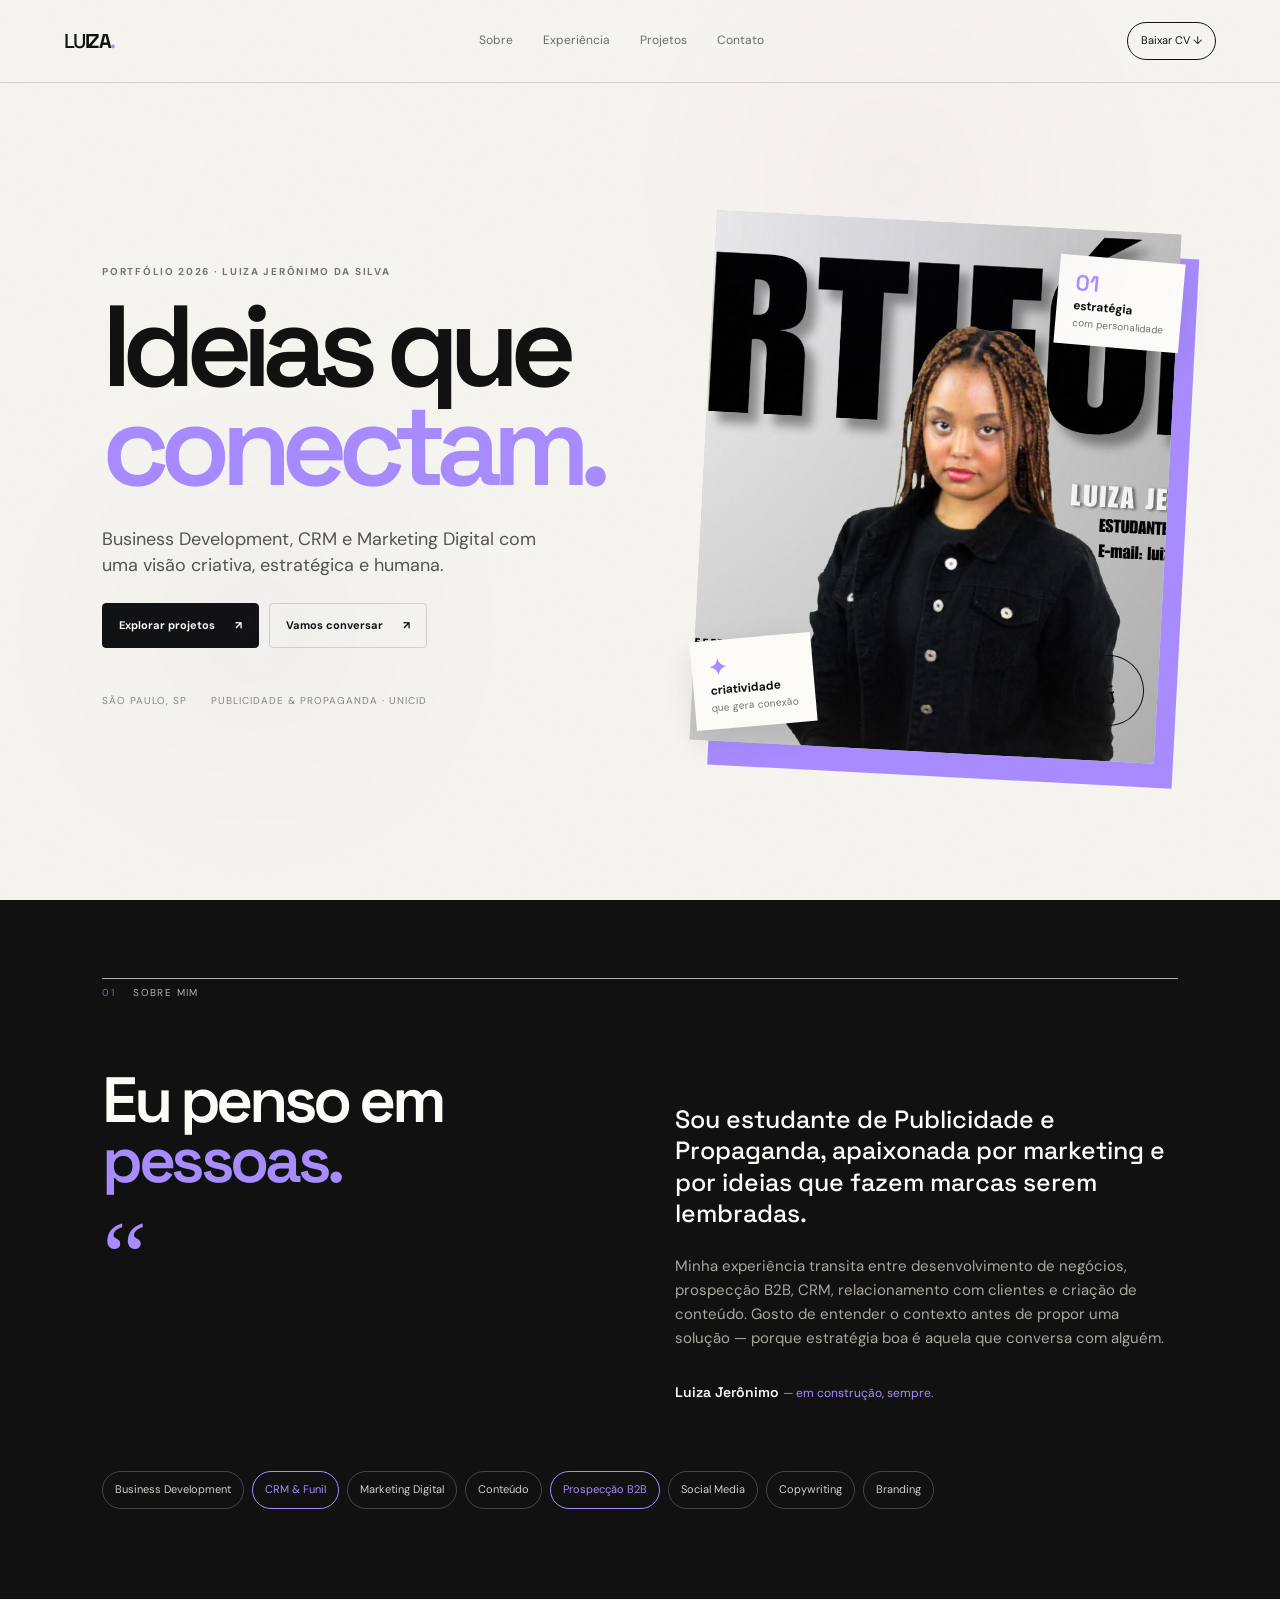
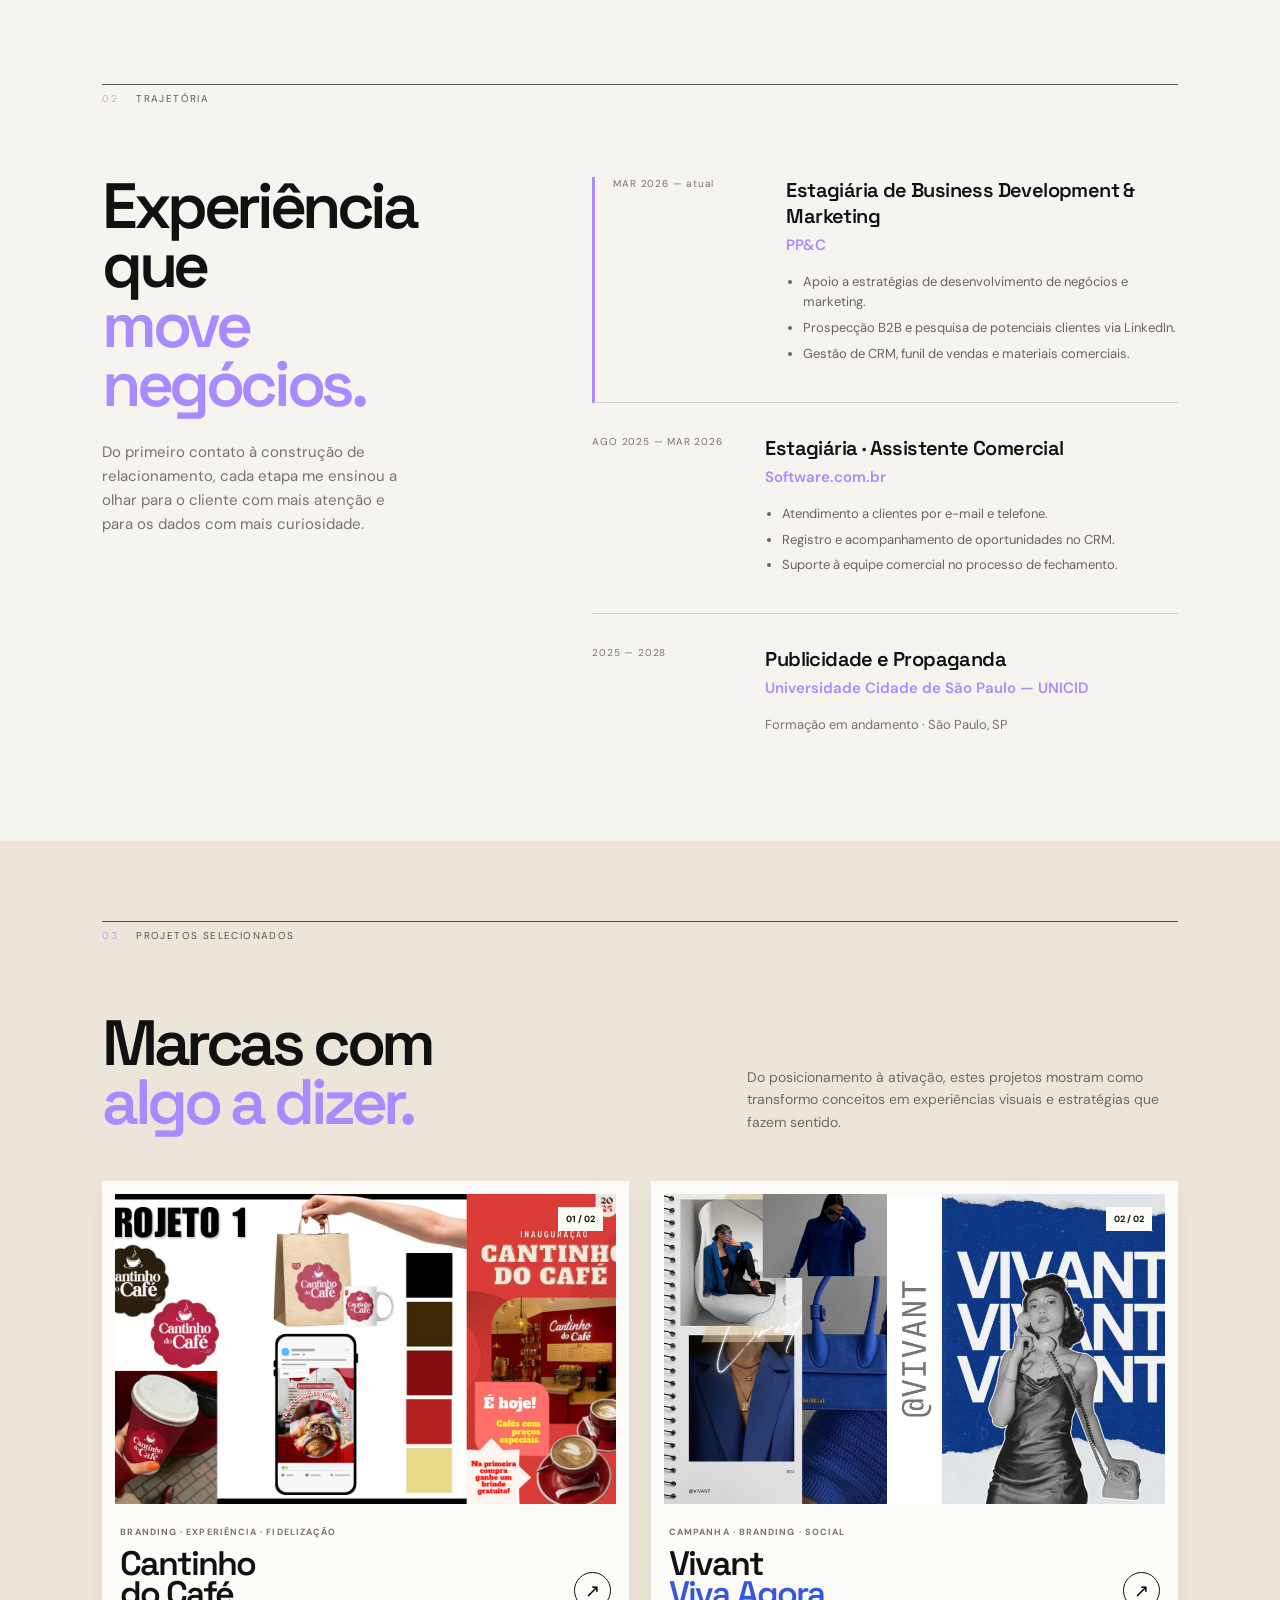
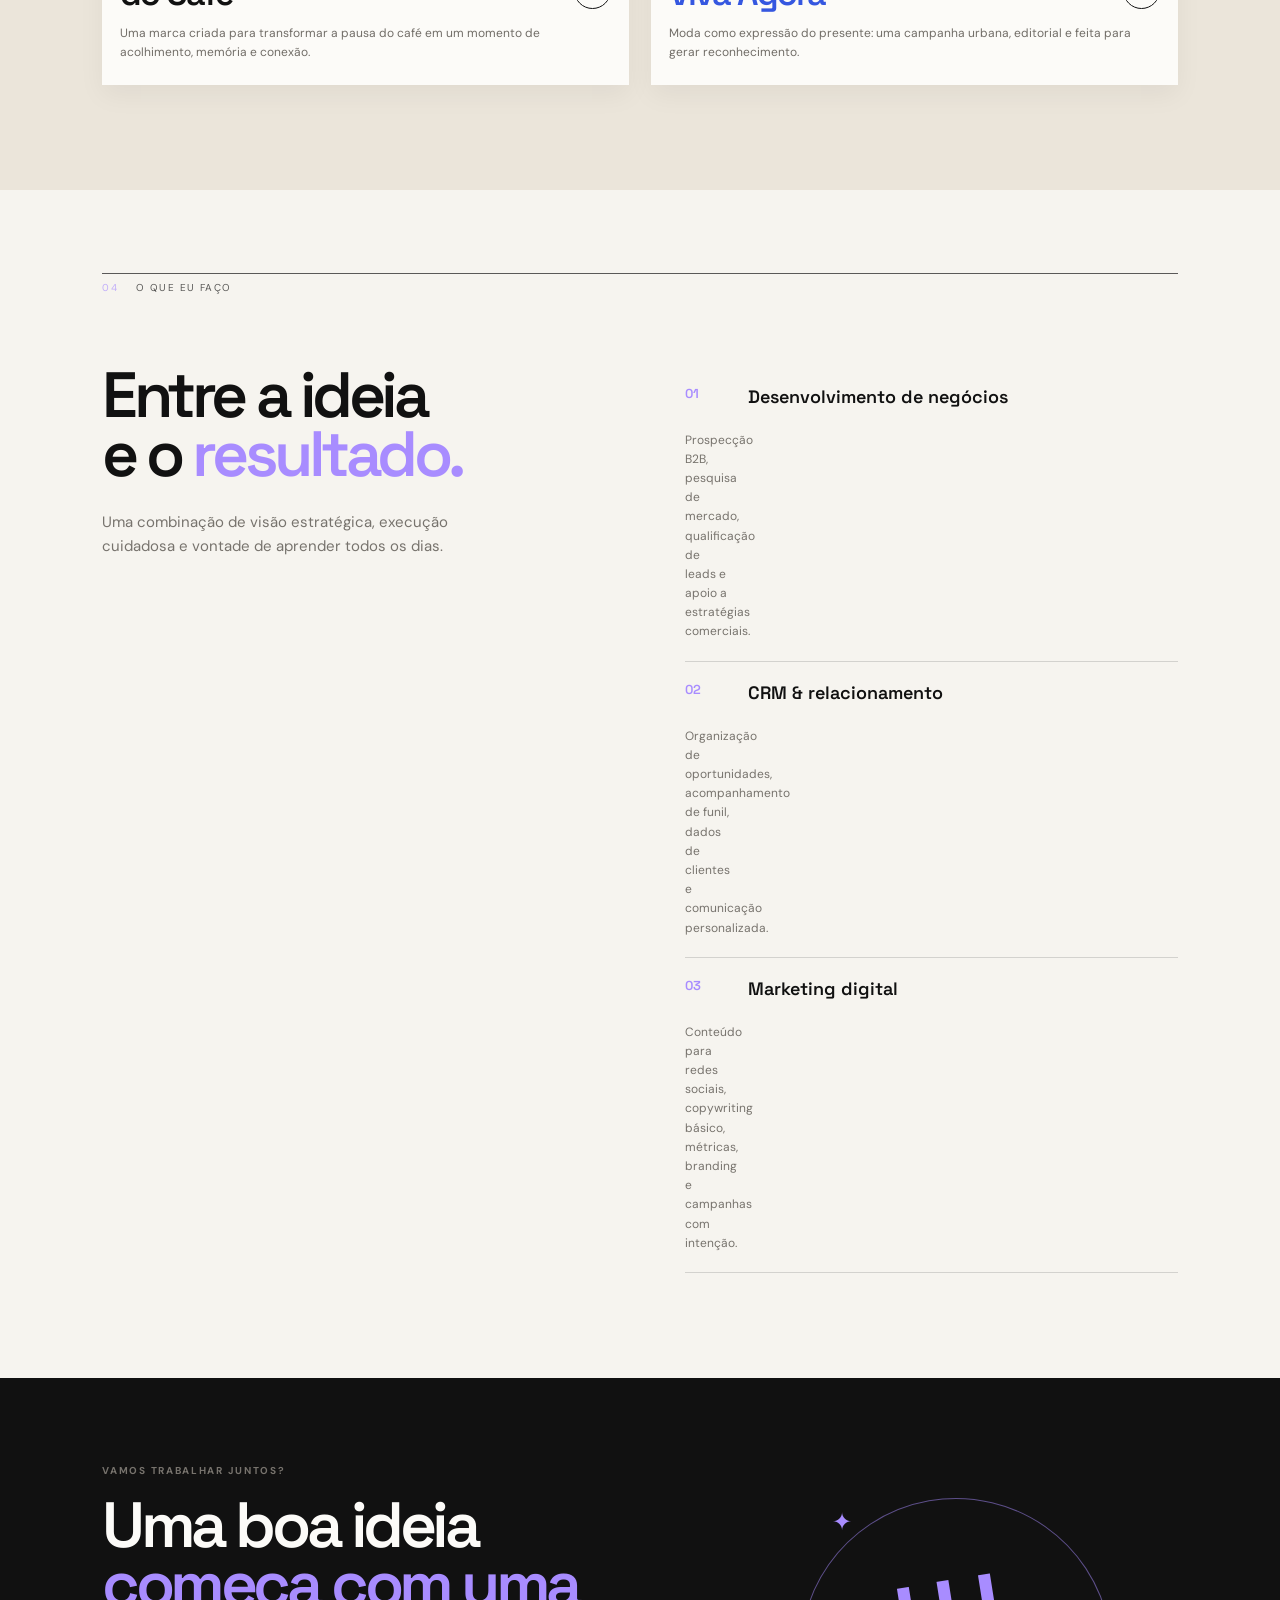
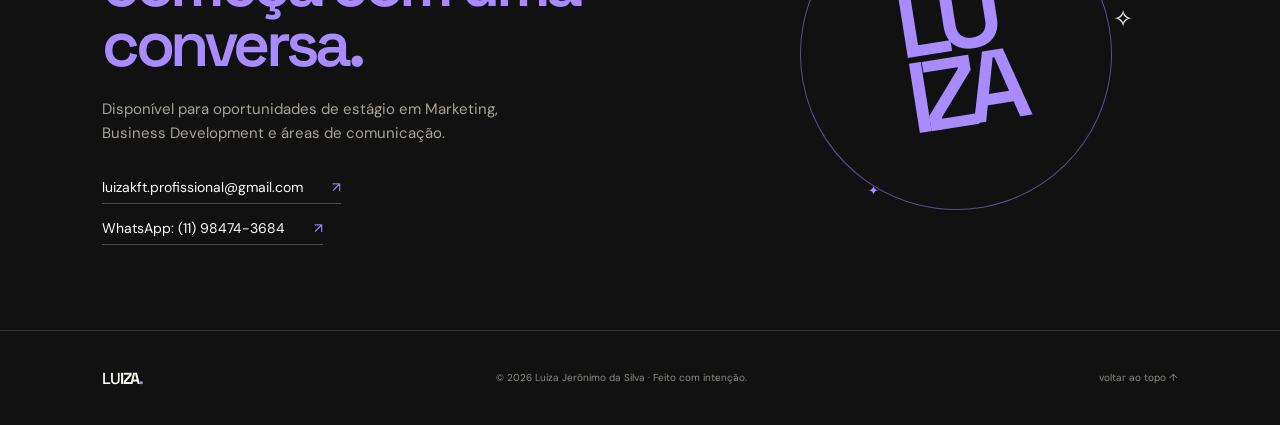
==== docs/index.html @ 1ba9bd61 "feat: criar portfolio profissional da Luiza" ====
<!doctype html>
<html lang="pt-BR">
<head>
  <meta charset="UTF-8" />
  <meta name="viewport" content="width=device-width, initial-scale=1.0" />
  <meta name="theme-color" content="#111111" />
  <meta name="description" content="Portfólio de Luiza Jerônimo da Silva — Business Development, CRM e Marketing Digital." />
  <title>Luiza Jerônimo — Ideias que conectam</title>
  <link rel="preconnect" href="https://fonts.googleapis.com" />
  <link rel="preconnect" href="https://fonts.gstatic.com" crossorigin />
  <link href="https://fonts.googleapis.com/css2?family=DM+Sans:wght@400;500;500;600;700&family=Space+Grotesk:wght@500;600;700&display=swap" rel="stylesheet" />
  <link rel="stylesheet" href="styles.css" />
</head>
<body>
  <div class="grain"></div>
  <header class="topbar"><a class="wordmark" href="#inicio"><span>LU</span>IZA<span class="dot">.</span></a><nav><a href="#sobre">Sobre</a><a href="#experiencia">Experiência</a><a href="#projetos">Projetos</a><a href="#contato">Contato</a></nav><a class="top-cta" href="assets/curriculo-luiza-2026.pdf" download>Baixar CV <span>↓</span></a></header>

  <main>
    <section id="inicio" class="hero section-pad"><div class="hero-copy reveal"><p class="eyebrow">PORTFÓLIO 2026 · LUIZA JERÔNIMO DA SILVA</p><h1>Ideias que<br /><em>conectam.</em></h1><p class="hero-lede">Business Development, CRM e Marketing Digital com uma visão criativa, estratégica e humana.</p><div class="hero-actions"><a class="button dark" href="#projetos">Explorar projetos <span>↗</span></a><a class="button line" href="https://wa.me/5511984743684" target="_blank" rel="noreferrer">Vamos conversar <span>↗</span></a></div><div class="hero-meta"><span>São Paulo, SP</span><span>Publicidade & Propaganda · UNICID</span></div></div><div class="hero-visual reveal"><div class="portrait-frame"><img src="assets/2026_PORTIFLIO__Luiza_Jernimo__20260127_003523_0000-1.jpg" alt="Luiza Jerônimo em seu portfólio" /></div><div class="floating-note note-top"><span>01</span><b>estratégia</b><small>com personalidade</small></div><div class="floating-note note-bottom"><span>✦</span><b>criatividade</b><small>que gera conexão</small></div><div class="hero-stamp">L<br />J</div></div></section>

    <section id="sobre" class="about section-pad section-dark"><div class="section-label"><span>01</span><span>sobre mim</span></div><div class="about-grid"><div class="about-title reveal"><h2>Eu penso em<br /><em>pessoas.</em></h2><div class="big-quote">“</div></div><div class="about-copy reveal"><p class="large-copy">Sou estudante de Publicidade e Propaganda, apaixonada por marketing e por ideias que fazem marcas serem lembradas.</p><p>Minha experiência transita entre desenvolvimento de negócios, prospecção B2B, CRM, relacionamento com clientes e criação de conteúdo. Gosto de entender o contexto antes de propor uma solução — porque estratégia boa é aquela que conversa com alguém.</p><div class="signature">Luiza Jerônimo <span>— em construção, sempre.</span></div></div></div><div class="skill-cloud reveal"><span>Business Development</span><span>CRM & Funil</span><span>Marketing Digital</span><span>Conteúdo</span><span>Prospecção B2B</span><span>Social Media</span><span>Copywriting</span><span>Branding</span></div></section>

    <section id="experiencia" class="experience section-pad"><div class="section-label"><span>02</span><span>trajetória</span></div><div class="experience-grid"><div class="experience-intro reveal"><h2>Experiência que<br /><em>move negócios.</em></h2><p>Do primeiro contato à construção de relacionamento, cada etapa me ensinou a olhar para o cliente com mais atenção e para os dados com mais curiosidade.</p></div><div class="timeline reveal"><article class="timeline-item current"><div class="timeline-date">MAR 2026 — atual</div><div><h3>Estagiária de Business Development & Marketing</h3><p class="company">PP&C</p><ul><li>Apoio a estratégias de desenvolvimento de negócios e marketing.</li><li>Prospecção B2B e pesquisa de potenciais clientes via LinkedIn.</li><li>Gestão de CRM, funil de vendas e materiais comerciais.</li></ul></div></article><article class="timeline-item"><div class="timeline-date">AGO 2025 — MAR 2026</div><div><h3>Estagiária · Assistente Comercial</h3><p class="company">Software.com.br</p><ul><li>Atendimento a clientes por e-mail e telefone.</li><li>Registro e acompanhamento de oportunidades no CRM.</li><li>Suporte à equipe comercial no processo de fechamento.</li></ul></div></article><article class="timeline-item education"><div class="timeline-date">2025 — 2028</div><div><h3>Publicidade e Propaganda</h3><p class="company">Universidade Cidade de São Paulo — UNICID</p><p class="muted">Formação em andamento · São Paulo, SP</p></div></article></div></div></section>

    <section id="projetos" class="projects section-pad section-cream"><div class="section-label"><span>03</span><span>projetos selecionados</span></div><div class="projects-heading"><h2>Marcas com<br /><em>algo a dizer.</em></h2><p>Do posicionamento à ativação, estes projetos mostram como transformo conceitos em experiências visuais e estratégias que fazem sentido.</p></div><div class="project-grid"><article class="project-card project-coffee reveal"><div class="project-image"><img src="assets/2026_PORTIFLIO__Luiza_Jernimo__20260127_003523_0000-4.jpg" alt="Projeto de identidade visual Cantinho do Café" /><span class="project-number">01 / 02</span></div><div class="project-info"><div><p class="project-type">BRANDING · EXPERIÊNCIA · FIDELIZAÇÃO</p><h3>Cantinho<br />do Café</h3></div><button class="open-case" data-case="coffee" aria-label="Ver detalhes do projeto Cantinho do Café">↗</button></div><p class="project-summary">Uma marca criada para transformar a pausa do café em um momento de acolhimento, memória e conexão.</p></article><article class="project-card project-vivant reveal"><div class="project-image"><img src="assets/2026_PORTIFLIO__Luiza_Jernimo__20260127_003523_0000-6.jpg" alt="Projeto de campanha Vivant Viva Agora" /><span class="project-number">02 / 02</span></div><div class="project-info"><div><p class="project-type">CAMPANHA · BRANDING · SOCIAL</p><h3>Vivant<br /><span>Viva Agora</span></h3></div><button class="open-case" data-case="vivant" aria-label="Ver detalhes do projeto Vivant">↗</button></div><p class="project-summary">Moda como expressão do presente: uma campanha urbana, editorial e feita para gerar reconhecimento.</p></article></div></section>

    <section class="domains section-pad"><div class="section-label"><span>04</span><span>o que eu faço</span></div><div class="domains-grid"><div class="domain-intro"><h2>Entre a ideia<br />e o <em>resultado.</em></h2><p>Uma combinação de visão estratégica, execução cuidadosa e vontade de aprender todos os dias.</p></div><div class="domain-list"><div><span>01</span><b>Desenvolvimento de negócios</b><p>Prospecção B2B, pesquisa de mercado, qualificação de leads e apoio a estratégias comerciais.</p></div><div><span>02</span><b>CRM & relacionamento</b><p>Organização de oportunidades, acompanhamento de funil, dados de clientes e comunicação personalizada.</p></div><div><span>03</span><b>Marketing digital</b><p>Conteúdo para redes sociais, copywriting básico, métricas, branding e campanhas com intenção.</p></div></div></div></section>

    <section id="contato" class="contact section-pad section-dark"><div class="contact-inner reveal"><p class="eyebrow">VAMOS TRABALHAR JUNTOS?</p><h2>Uma boa ideia<br /><em>começa com uma conversa.</em></h2><p>Disponível para oportunidades de estágio em Marketing, Business Development e áreas de comunicação.</p><div class="contact-links"><a href="mailto:luizakft.profissional@gmail.com">luizakft.profissional@gmail.com <span>↗</span></a><a href="https://wa.me/5511984743684" target="_blank" rel="noreferrer">WhatsApp: (11) 98474-3684 <span>↗</span></a></div></div><div class="contact-art"><span>✦</span><span>✧</span><span>✦</span><div>LU<br />IZA</div></div></section>
  </main>
  <footer><div class="wordmark"><span>LU</span>IZA<span class="dot">.</span></div><p>© 2026 Luiza Jerônimo da Silva · Feito com intenção.</p><a href="#inicio">voltar ao topo ↑</a></footer>

  <div class="modal" id="case-modal" aria-hidden="true"><div class="modal-backdrop"></div><div class="modal-card"><button class="modal-close" aria-label="Fechar">×</button><p class="eyebrow" id="modal-kicker"></p><h2 id="modal-title"></h2><div id="modal-body"></div></div></div>
  <script src="app.js"></script>
</body>
</html>
---- docs/styles.css ----
:root{--ink:#111111;--paper:#f6f4ef;--cream:#ebe5da;--muted:#77736d;--lilac:#a88cff;--blue:#3557e0;--line:rgba(17,17,17,.15);--white:#fcfbf8}*{box-sizing:border-box}html{scroll-behavior:smooth}body{margin:0;background:var(--paper);color:var(--ink);font:15px/1.6 'DM Sans',sans-serif}body:before{content:'';position:fixed;inset:0;pointer-events:none;z-index:20;opacity:.025;background-image:url("data:image/svg+xml,%3Csvg viewBox='0 0 180 180' xmlns='http://www.w3.org/2000/svg'%3E%3Cfilter id='n'%3E%3CfeTurbulence type='fractalNoise' baseFrequency='.8' numOctaves='4' stitchTiles='stitch'/%3E%3C/filter%3E%3Crect width='100%25' height='100%25' filter='url(%23n)' opacity='.6'/%3E%3C/svg%3E")}a{color:inherit}.grain{position:fixed;inset:0;pointer-events:none;z-index:19;opacity:.35;background:radial-gradient(circle at 70% 20%,rgba(168,140,255,.11),transparent 24%),radial-gradient(circle at 20% 70%,rgba(53,87,224,.07),transparent 23%)}.topbar{height:83px;padding:0 clamp(20px,5vw,78px);display:flex;align-items:center;justify-content:space-between;border-bottom:1px solid var(--line);background:rgba(246,244,239,.88);backdrop-filter:blur(12px);position:sticky;top:0;z-index:10}.wordmark{font:700 20px 'Space Grotesk';letter-spacing:-.08em;text-decoration:none}.wordmark span:first-child{font-weight:500}.wordmark .dot{color:var(--lilac);letter-spacing:0}.topbar nav{display:flex;gap:30px}.topbar nav a{color:#6e6a64;font-size:12px;text-decoration:none}.topbar nav a:hover{color:var(--ink)}.top-cta{padding:9px 13px;border:1px solid var(--ink);border-radius:999px;font-size:11px;text-decoration:none}.top-cta:hover{background:var(--ink);color:var(--white)}.section-pad{padding-left:clamp(20px,8vw,132px);padding-right:clamp(20px,8vw,132px)}.hero{min-height:calc(100vh - 83px);display:grid;grid-template-columns:1.05fr .95fr;align-items:center;gap:55px;padding-top:70px;padding-bottom:80px;overflow:hidden}.eyebrow{margin:0 0 17px;font-size:10px;font-weight:700;letter-spacing:.17em;color:var(--muted)}.hero h1{margin:0;font:600 clamp(63px,9vw,132px)/.86 'Space Grotesk';letter-spacing:-.09em}.hero h1 em,.about h2 em,.experience h2 em,.projects h2 em,.domains h2 em,.contact h2 em{font-style:normal;color:var(--lilac)}.hero-lede{max-width:470px;margin:31px 0 25px;font-size:18px;line-height:1.45;color:#57534e}.hero-actions{display:flex;gap:10px;flex-wrap:wrap}.button{display:inline-flex;align-items:center;justify-content:space-between;gap:20px;padding:13px 16px;border:1px solid var(--ink);border-radius:4px;font-size:11px;font-weight:700;text-decoration:none;transition:.2s ease}.button.dark{background:var(--ink);color:var(--white)}.button.dark:hover{background:var(--lilac);border-color:var(--lilac);color:var(--ink);transform:translateY(-2px)}.button.line{border-color:var(--line)}.button.line:hover{border-color:var(--ink);transform:translateY(-2px)}.hero-meta{display:flex;gap:24px;margin-top:45px;color:#8b867f;font-size:10px;text-transform:uppercase;letter-spacing:.1em}.hero-visual{height:570px;position:relative;display:grid;place-items:center}.portrait-frame{width:min(100%,465px);height:530px;overflow:hidden;background:#d1d0ce;transform:rotate(3deg);box-shadow:19px 24px 0 var(--lilac)}.portrait-frame img{width:100%;height:100%;object-fit:cover;object-position:center}.floating-note{position:absolute;display:flex;flex-direction:column;gap:0;padding:13px 17px;background:var(--white);box-shadow:0 10px 30px rgba(0,0,0,.1);font-size:12px}.floating-note span{color:var(--lilac);font:600 22px 'Space Grotesk'}.floating-note b{font-size:12px}.floating-note small{color:var(--muted);font-size:10px}.note-top{top:10%;right:-1%;transform:rotate(5deg)}.note-bottom{bottom:8%;left:0;transform:rotate(-5deg)}.hero-stamp{position:absolute;right:7%;bottom:8%;display:grid;place-items:center;width:71px;height:71px;border:1px solid var(--ink);border-radius:50%;font:600 17px/.9 'Space Grotesk';text-align:center;transform:rotate(-13deg)}.section-dark{background:var(--ink);color:var(--white)}.section-label{display:flex;gap:18px;padding-top:6px;margin-bottom:70px;border-top:1px solid currentColor;font-size:10px;letter-spacing:.14em;text-transform:uppercase;opacity:.68}.section-label span:first-child{color:var(--lilac)}.about{padding-top:78px;padding-bottom:90px}.about-grid{display:grid;grid-template-columns:1fr 1fr;gap:70px}.about h2,.experience h2,.projects h2,.domains h2,.contact h2{margin:0;font:600 clamp(43px,5vw,72px)/.93 'Space Grotesk';letter-spacing:-.07em}.big-quote{margin-top:42px;color:var(--lilac);font:100px/.5 Georgia}.about-copy{padding-top:8px;max-width:500px;color:#aaa6a0}.large-copy{color:var(--white);font:500 25px/1.25 'Space Grotesk'}.signature{margin-top:33px;color:var(--white);font:600 14px 'Space Grotesk'}.signature span{color:var(--lilac);font:400 12px 'DM Sans'}.skill-cloud{display:flex;flex-wrap:wrap;gap:8px;margin-top:70px}.skill-cloud span{padding:9px 12px;border:1px solid rgba(255,255,255,.22);border-radius:999px;color:#d4d0cb;font-size:11px}.skill-cloud span:nth-child(2),.skill-cloud span:nth-child(5){border-color:var(--lilac);color:var(--lilac)}.experience{padding-top:85px;padding-bottom:105px}.experience-grid{display:grid;grid-template-columns:.8fr 1.2fr;gap:100px}.experience-intro p{max-width:310px;margin-top:25px;color:var(--muted)}.timeline-item{display:grid;grid-template-columns:145px 1fr;gap:28px;padding:0 0 32px;margin-bottom:32px;border-bottom:1px solid var(--line)}.timeline-item.current{border-left:3px solid var(--lilac);padding-left:18px}.timeline-date{color:var(--muted);font-size:10px;letter-spacing:.08em;line-height:1.3}.timeline-item h3{margin:0;font:600 20px 'Space Grotesk';letter-spacing:-.03em}.company{margin:4px 0 15px;color:var(--lilac);font-weight:600}.timeline-item ul{padding-left:17px;margin:0;color:#68645e;font-size:13px}.timeline-item li{margin:5px 0}.timeline-item.education{border:0;margin:0;padding-bottom:0}.muted{margin:0;color:var(--muted);font-size:13px}.section-cream{background:var(--cream)}.projects{padding-top:80px;padding-bottom:105px}.projects-heading{display:grid;grid-template-columns:1fr .75fr;gap:70px;align-items:end;margin-bottom:48px}.projects-heading p{margin:0;color:#6f6a63;font-size:14px}.project-grid{display:grid;grid-template-columns:1fr 1fr;gap:22px}.project-card{padding:13px;background:var(--white);box-shadow:0 10px 25px rgba(0,0,0,.05)}.project-image{height:310px;position:relative;overflow:hidden}.project-image img{width:100%;height:100%;object-fit:cover;transition:.45s ease}.project-card:hover .project-image img{transform:scale(1.045)}.project-number{position:absolute;top:13px;right:13px;padding:5px 8px;background:var(--white);font-size:9px;font-weight:700}.project-info{display:flex;justify-content:space-between;align-items:end;padding:21px 5px 10px}.project-type{margin:0 0 10px;color:var(--muted);font-size:9px;font-weight:700;letter-spacing:.12em}.project-info h3{margin:0;font:600 34px/.88 'Space Grotesk';letter-spacing:-.06em}.project-vivant .project-info h3 span{color:var(--blue)}.open-case{display:grid;place-items:center;width:37px;height:37px;border:1px solid var(--ink);border-radius:50%;background:transparent;font-size:18px;cursor:pointer;transition:.2s}.open-case:hover{background:var(--ink);color:var(--white);transform:rotate(45deg)}.project-summary{margin:5px 5px 9px;color:#716d67;font-size:12px}.domains{padding-top:83px;padding-bottom:105px}.domains-grid{display:grid;grid-template-columns:1fr 1fr;gap:90px}.domain-intro p{max-width:360px;margin-top:25px;color:var(--muted)}.domain-list>div{display:grid;grid-template-columns:45px 1fr;gap:18px;padding:19px 0;border-bottom:1px solid var(--line)}.domain-list>div>span{color:var(--lilac);font:600 13px 'Space Grotesk'}.domain-list b{font:600 18px 'Space Grotesk'}.domain-list p{margin:5px 0 0;color:var(--muted);font-size:12px}.contact{display:grid;grid-template-columns:1fr .7fr;min-height:540px;align-items:center;position:relative;overflow:hidden;padding-top:85px;padding-bottom:85px}.contact h2{color:var(--white)}.contact>div:first-child>p:not(.eyebrow){max-width:430px;margin:22px 0;color:#a8a39b}.contact-links{display:flex;flex-direction:column;align-items:start;gap:13px;margin-top:31px}.contact-links a{padding-bottom:5px;border-bottom:1px solid rgba(255,255,255,.25);color:var(--white);font-size:14px;text-decoration:none}.contact-links a span{color:var(--lilac);margin-left:25px}.contact-art{position:relative;height:360px;display:grid;place-items:center;color:var(--lilac)}.contact-art>div{font:600 100px/.76 'Space Grotesk';letter-spacing:-.12em;transform:rotate(-9deg)}.contact-art>span{position:absolute;font-size:24px}.contact-art>span:nth-child(1){top:8%;left:22%}.contact-art>span:nth-child(2){right:10%;top:35%;color:var(--white)}.contact-art>span:nth-child(3){bottom:9%;left:30%;font-size:13px}.contact-art:after{content:'';position:absolute;width:310px;height:310px;border:1px solid rgba(168,140,255,.5);border-radius:50%;transform:rotate(35deg)}footer{display:flex;align-items:center;justify-content:space-between;padding:29px clamp(20px,8vw,132px);background:var(--ink);color:#8e8983;border-top:1px solid rgba(255,255,255,.14);font-size:10px}footer .wordmark{color:var(--white);font-size:16px}footer a{text-decoration:none}.modal{display:none;position:fixed;inset:0;z-index:30;align-items:center;justify-content:center;padding:20px}.modal.open{display:flex}.modal-backdrop{position:absolute;inset:0;background:rgba(17,17,17,.76);backdrop-filter:blur(6px)}.modal-card{position:relative;z-index:1;max-width:590px;width:100%;padding:35px;background:var(--paper);box-shadow:0 25px 90px rgba(0,0,0,.3)}.modal-card h2{margin:0 0 18px;font:600 44px/.9 'Space Grotesk';letter-spacing:-.06em}.modal-card p{color:#68645e;font-size:14px}.modal-card ul{padding-left:19px;color:#68645e;font-size:13px}.modal-close{position:absolute;top:11px;right:14px;border:0;background:none;font-size:29px;cursor:pointer}.reveal{opacity:0;transform:translateY(18px);transition:.7s ease}.reveal.visible{opacity:1;transform:none}@media(max-width:850px){.topbar nav{display:none}.hero{grid-template-columns:1fr;padding-top:55px}.hero-visual{height:480px}.about-grid,.experience-grid,.domains-grid,.contact{grid-template-columns:1fr;gap:45px}.projects-heading{grid-template-columns:1fr;gap:20px}.contact-art{display:none}.about,.projects,.domains,.experience{padding-top:65px;padding-bottom:75px}.section-label{margin-bottom:48px}.project-image{height:250px}}@media(max-width:560px){.topbar{height:68px}.top-cta{font-size:10px}.hero h1{font-size:67px}.hero-lede{font-size:16px}.hero-meta{flex-direction:column;gap:5px;margin-top:32px}.hero-visual{height:390px}.portrait-frame{height:365px;box-shadow:11px 15px 0 var(--lilac)}.note-top{right:-5%;top:5%}.note-bottom{left:-3%;bottom:4%}.hero-stamp{right:3%;bottom:4%}.large-copy{font-size:21px}.timeline-item{grid-template-columns:1fr;gap:9px}.project-grid{grid-template-columns:1fr}.project-info h3{font-size:31px}.project-image{height:220px}.contact h2{font-size:46px}footer{flex-direction:column;align-items:start;gap:14px}}
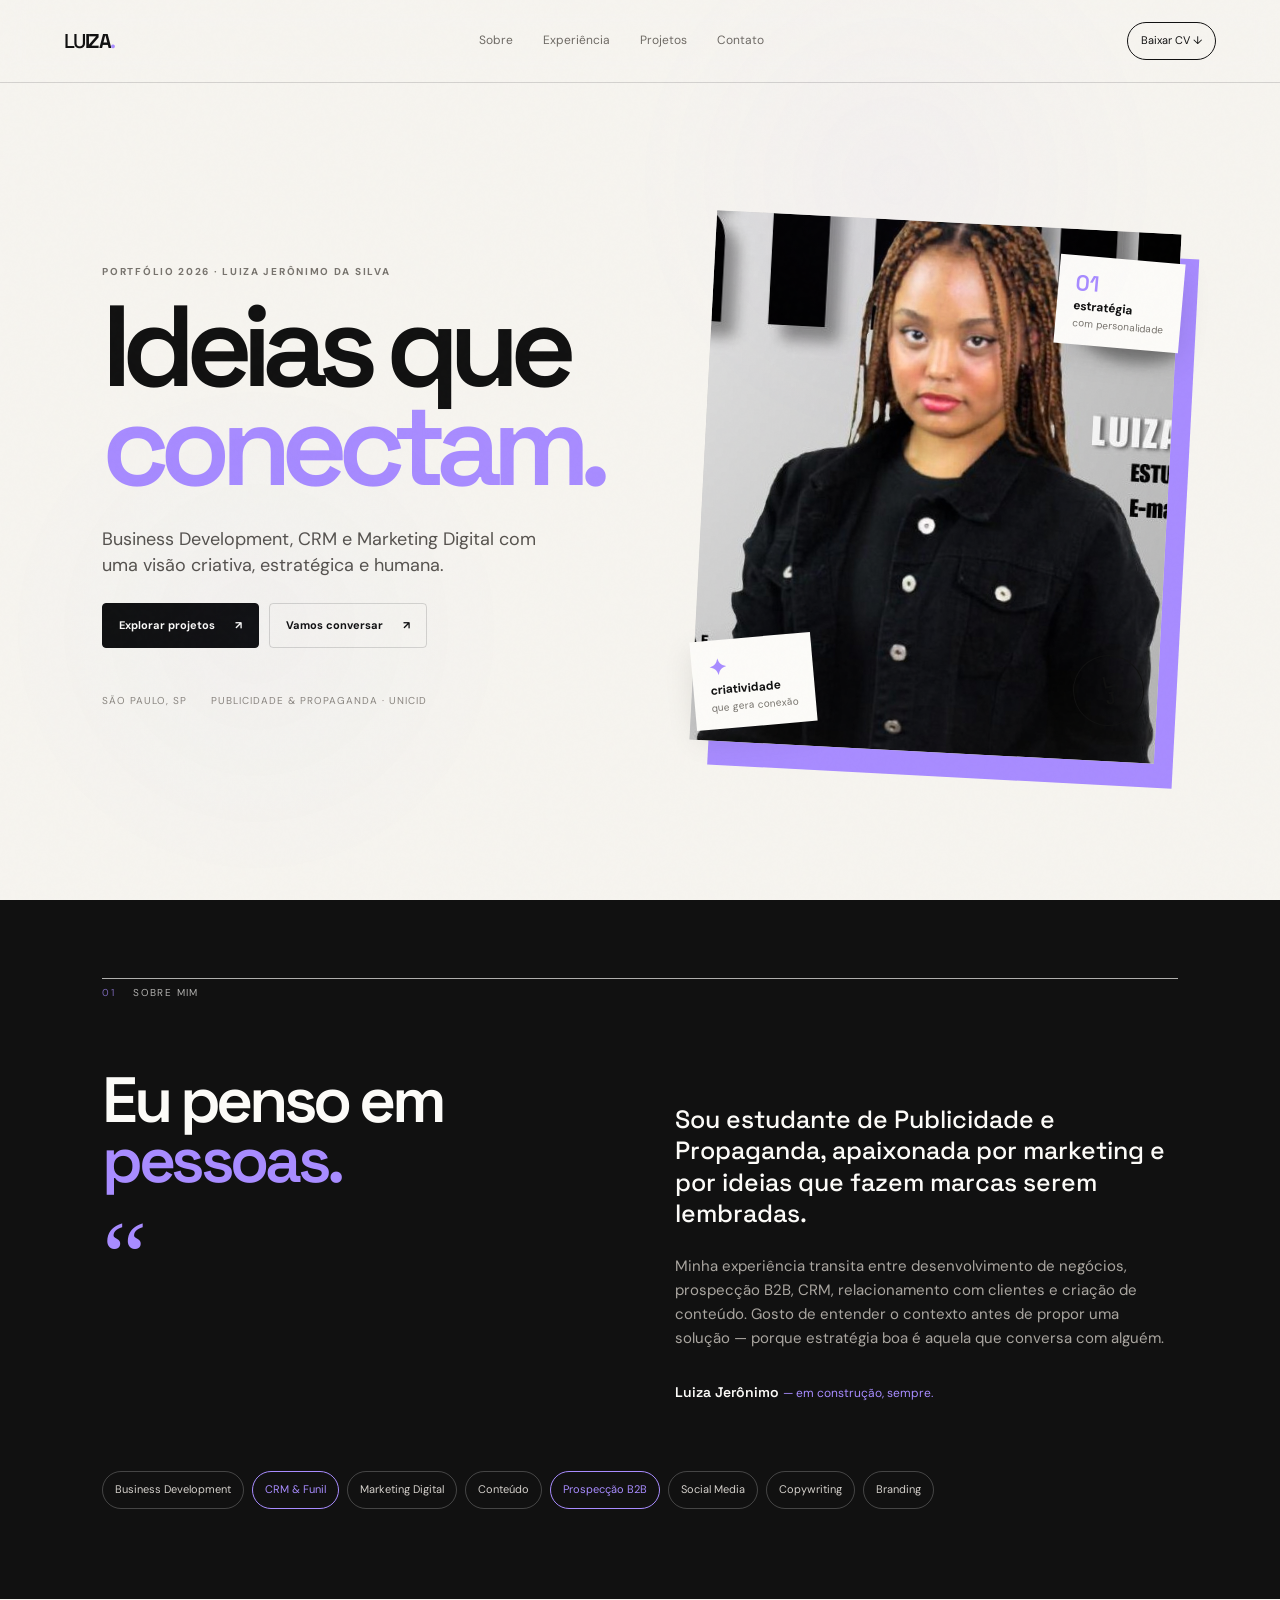
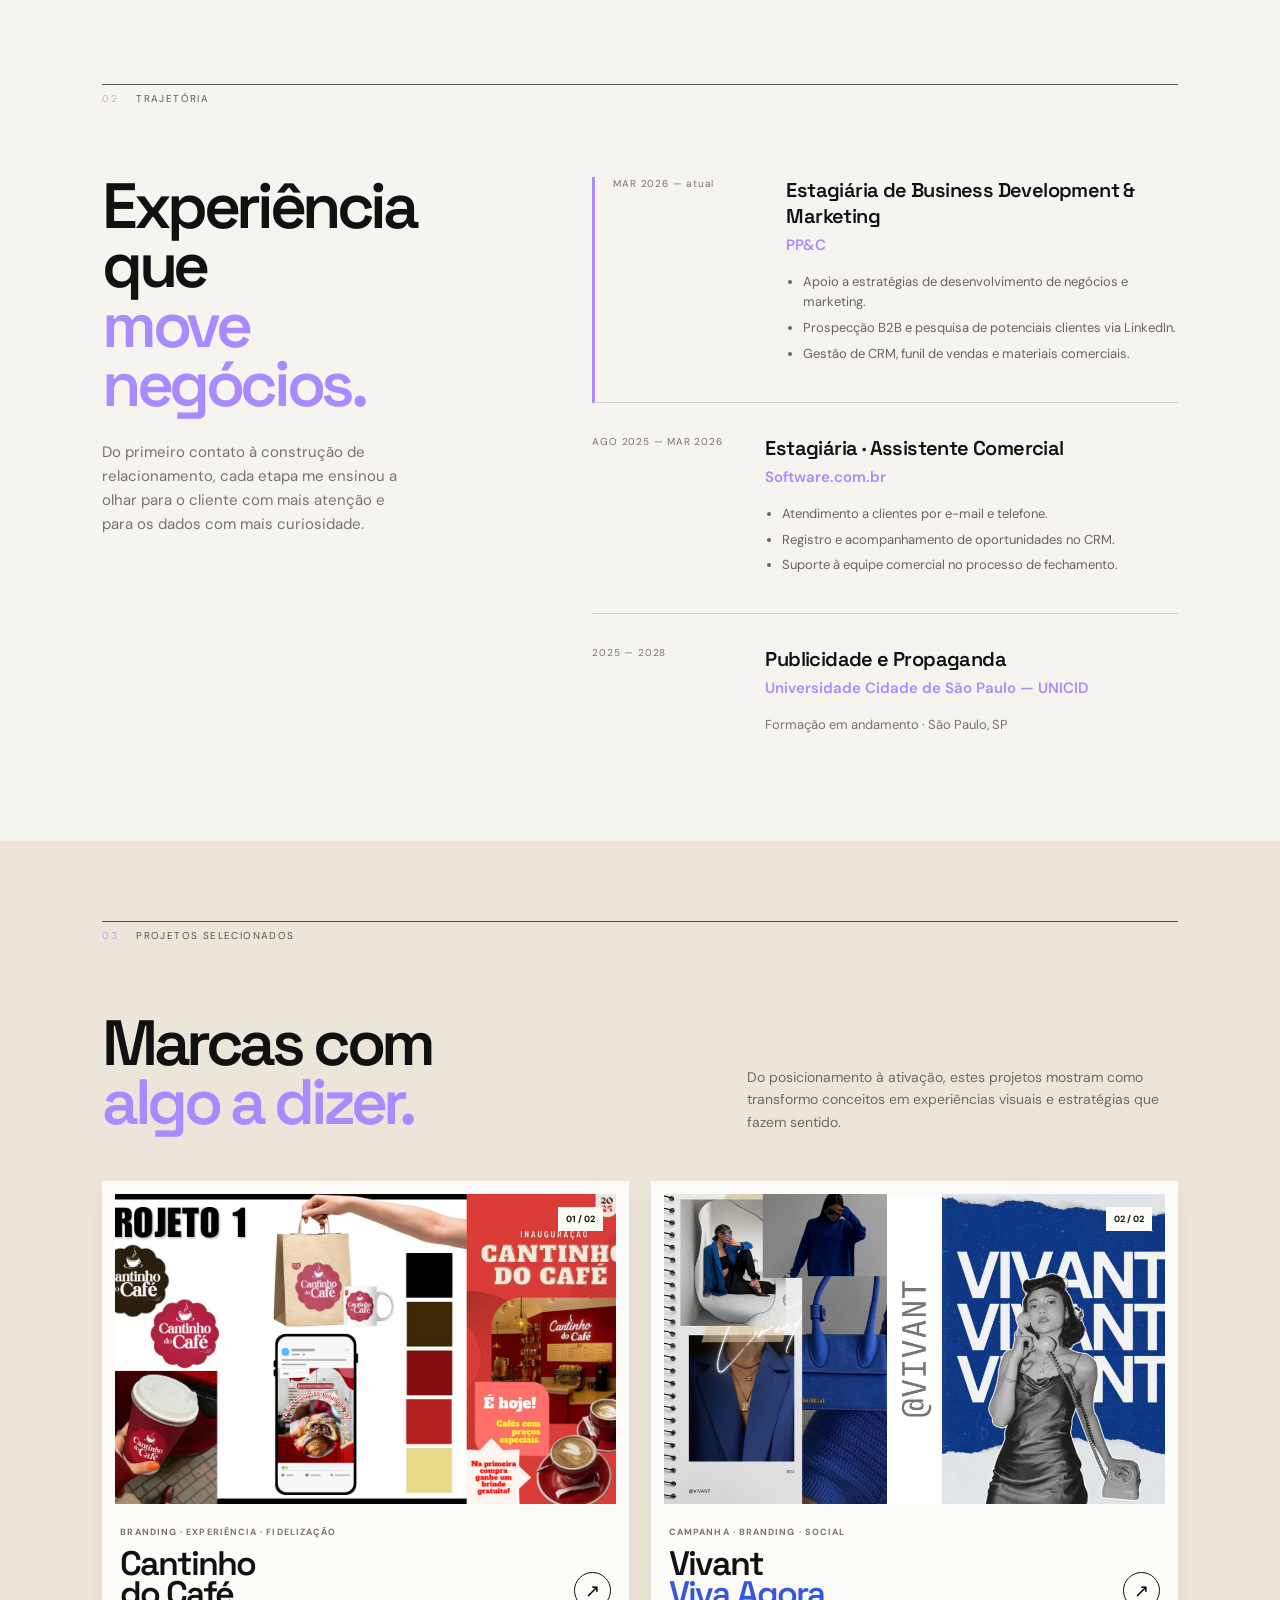
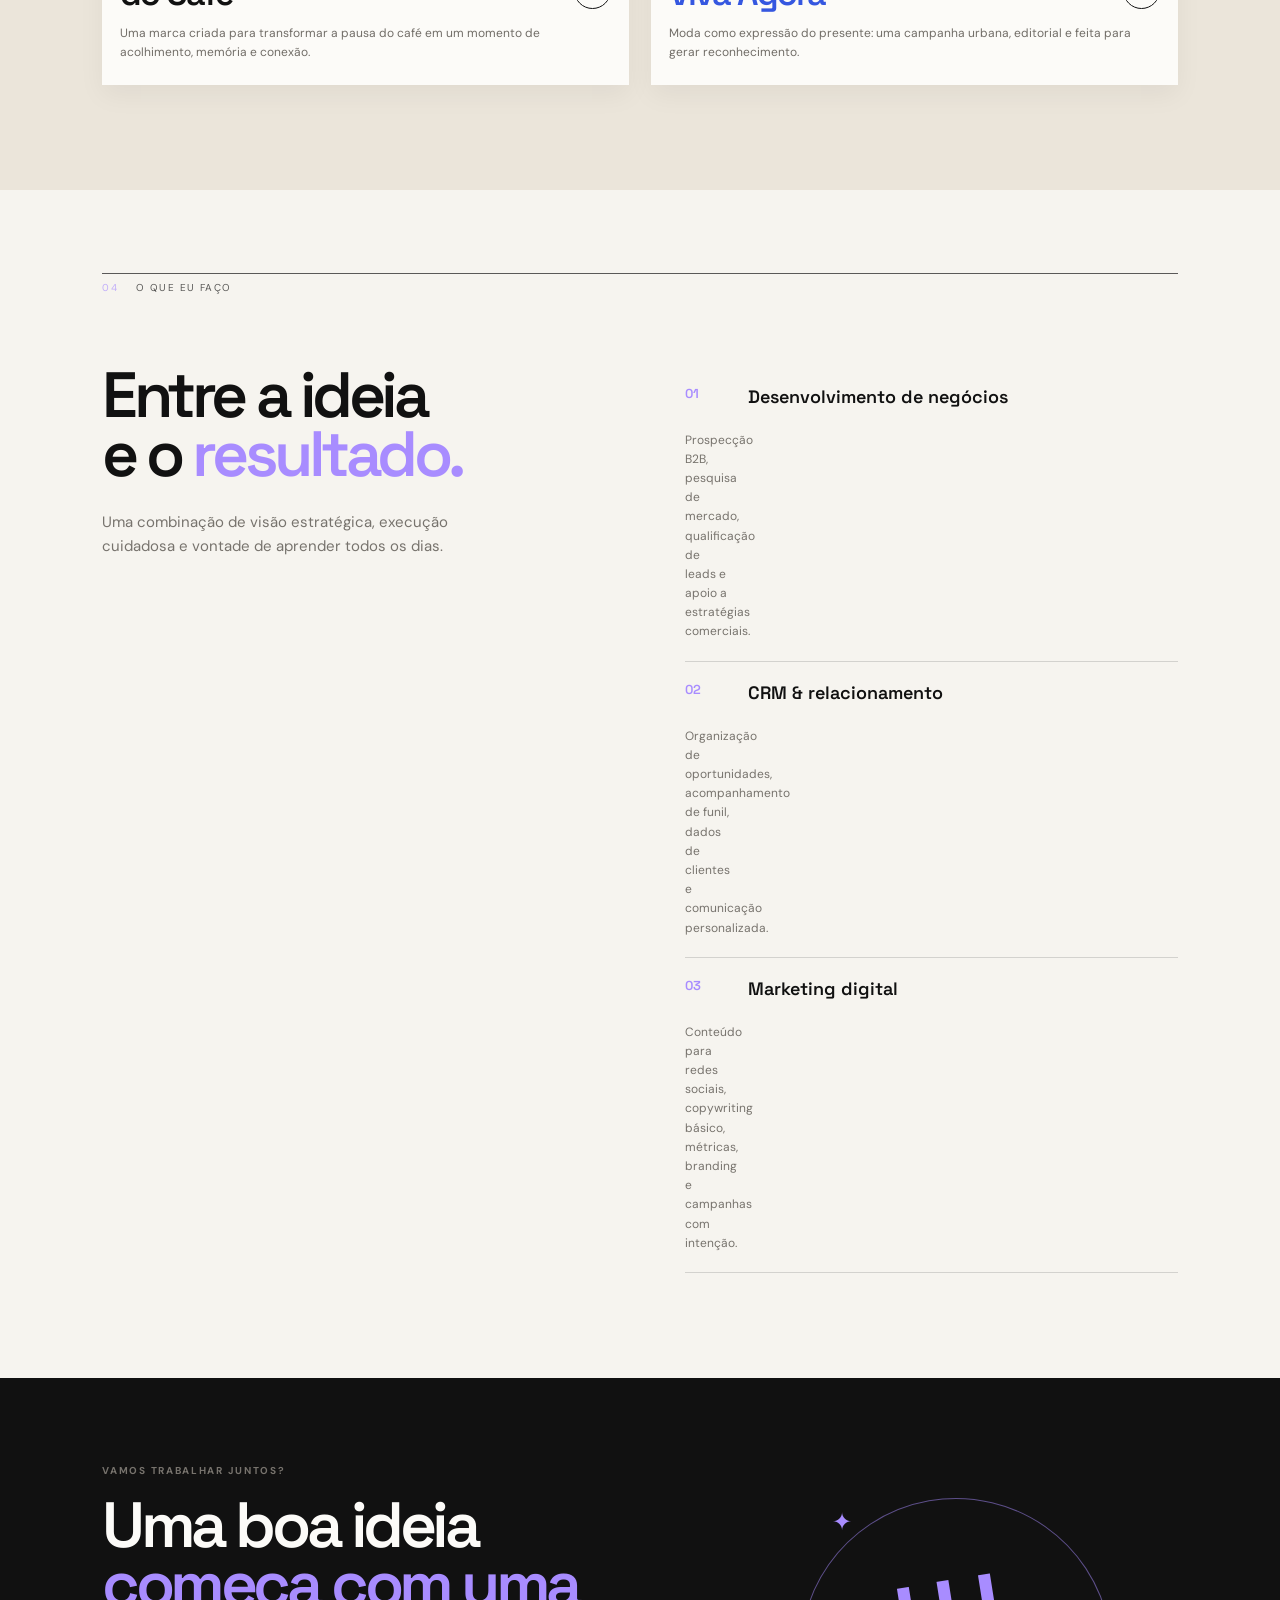
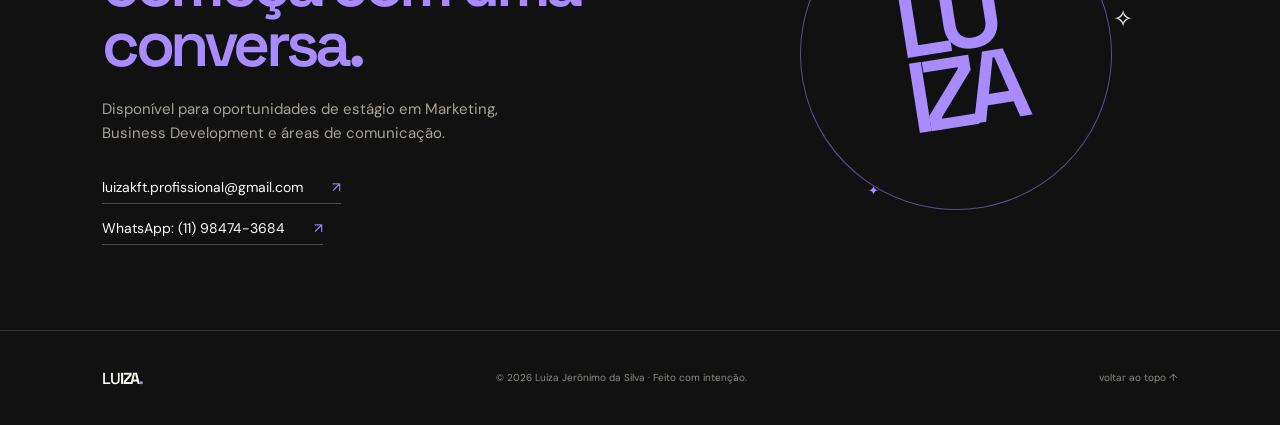
==== commit 57da34d7: "refactor: refinar apresentação visual do portfolio" ====
--- a/docs/index.html
+++ b/docs/index.html
@@ -16,7 +16,7 @@
   <header class="topbar"><a class="wordmark" href="#inicio"><span>LU</span>IZA<span class="dot">.</span></a><nav><a href="#sobre">Sobre</a><a href="#experiencia">Experiência</a><a href="#projetos">Projetos</a><a href="#contato">Contato</a></nav><a class="top-cta" href="assets/curriculo-luiza-2026.pdf" download>Baixar CV <span>↓</span></a></header>
 
   <main>
-    <section id="inicio" class="hero section-pad"><div class="hero-copy reveal"><p class="eyebrow">PORTFÓLIO 2026 · LUIZA JERÔNIMO DA SILVA</p><h1>Ideias que<br /><em>conectam.</em></h1><p class="hero-lede">Business Development, CRM e Marketing Digital com uma visão criativa, estratégica e humana.</p><div class="hero-actions"><a class="button dark" href="#projetos">Explorar projetos <span>↗</span></a><a class="button line" href="https://wa.me/5511984743684" target="_blank" rel="noreferrer">Vamos conversar <span>↗</span></a></div><div class="hero-meta"><span>São Paulo, SP</span><span>Publicidade & Propaganda · UNICID</span></div></div><div class="hero-visual reveal"><div class="portrait-frame"><img src="assets/2026_PORTIFLIO__Luiza_Jernimo__20260127_003523_0000-1.jpg" alt="Luiza Jerônimo em seu portfólio" /></div><div class="floating-note note-top"><span>01</span><b>estratégia</b><small>com personalidade</small></div><div class="floating-note note-bottom"><span>✦</span><b>criatividade</b><small>que gera conexão</small></div><div class="hero-stamp">L<br />J</div></div></section>
+    <section id="inicio" class="hero section-pad"><div class="hero-copy reveal"><p class="eyebrow">PORTFÓLIO 2026 · LUIZA JERÔNIMO DA SILVA</p><h1>Ideias que<br /><em>conectam.</em></h1><p class="hero-lede">Business Development, CRM e Marketing Digital com uma visão criativa, estratégica e humana.</p><div class="hero-actions"><a class="button dark" href="#projetos">Explorar projetos <span>↗</span></a><a class="button line" href="https://wa.me/5511984743684" target="_blank" rel="noreferrer">Vamos conversar <span>↗</span></a></div><div class="hero-meta"><span>São Paulo, SP</span><span>Publicidade & Propaganda · UNICID</span></div></div><div class="hero-visual reveal"><div class="portrait-frame"><img src="assets/luiza-portrait.jpg" alt="Retrato de Luiza Jerônimo" /></div><div class="floating-note note-top"><span>01</span><b>estratégia</b><small>com personalidade</small></div><div class="floating-note note-bottom"><span>✦</span><b>criatividade</b><small>que gera conexão</small></div><div class="hero-stamp">L<br />J</div></div></section>
 
     <section id="sobre" class="about section-pad section-dark"><div class="section-label"><span>01</span><span>sobre mim</span></div><div class="about-grid"><div class="about-title reveal"><h2>Eu penso em<br /><em>pessoas.</em></h2><div class="big-quote">“</div></div><div class="about-copy reveal"><p class="large-copy">Sou estudante de Publicidade e Propaganda, apaixonada por marketing e por ideias que fazem marcas serem lembradas.</p><p>Minha experiência transita entre desenvolvimento de negócios, prospecção B2B, CRM, relacionamento com clientes e criação de conteúdo. Gosto de entender o contexto antes de propor uma solução — porque estratégia boa é aquela que conversa com alguém.</p><div class="signature">Luiza Jerônimo <span>— em construção, sempre.</span></div></div></div><div class="skill-cloud reveal"><span>Business Development</span><span>CRM & Funil</span><span>Marketing Digital</span><span>Conteúdo</span><span>Prospecção B2B</span><span>Social Media</span><span>Copywriting</span><span>Branding</span></div></section>
 
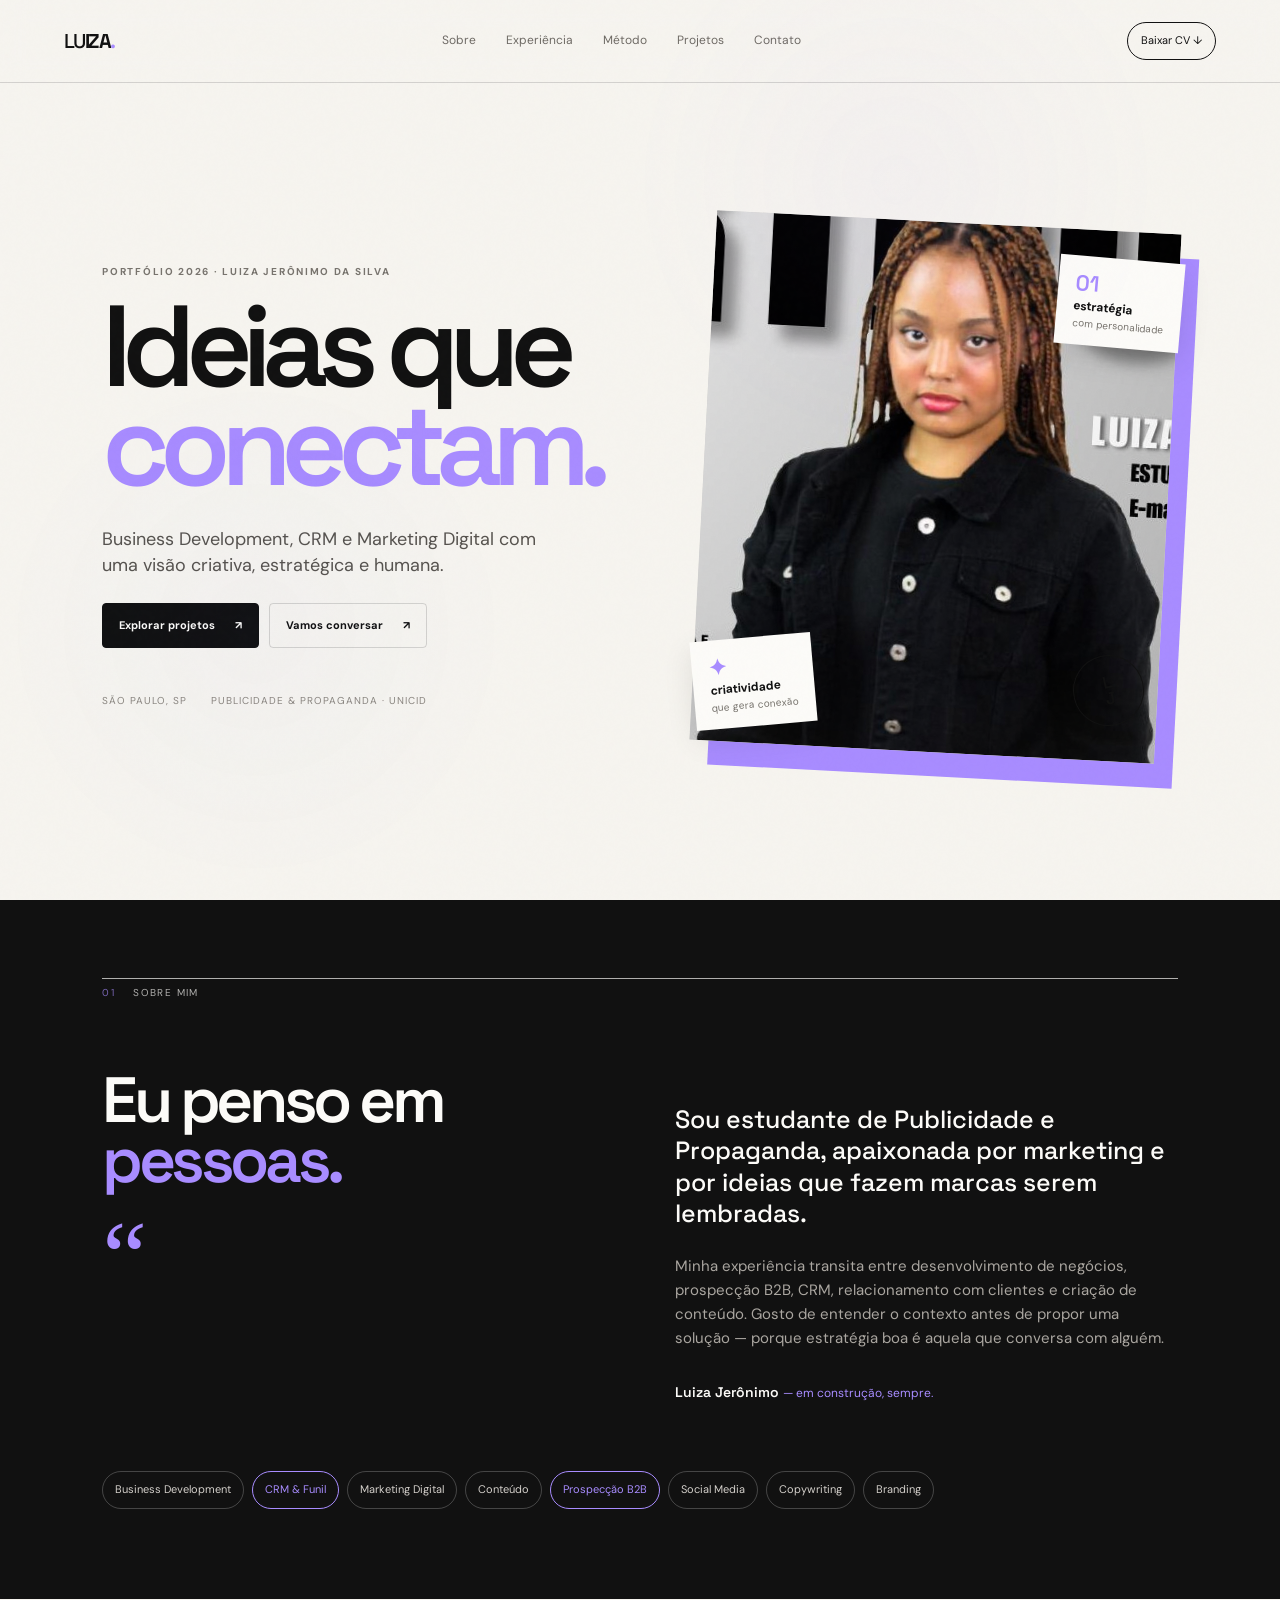
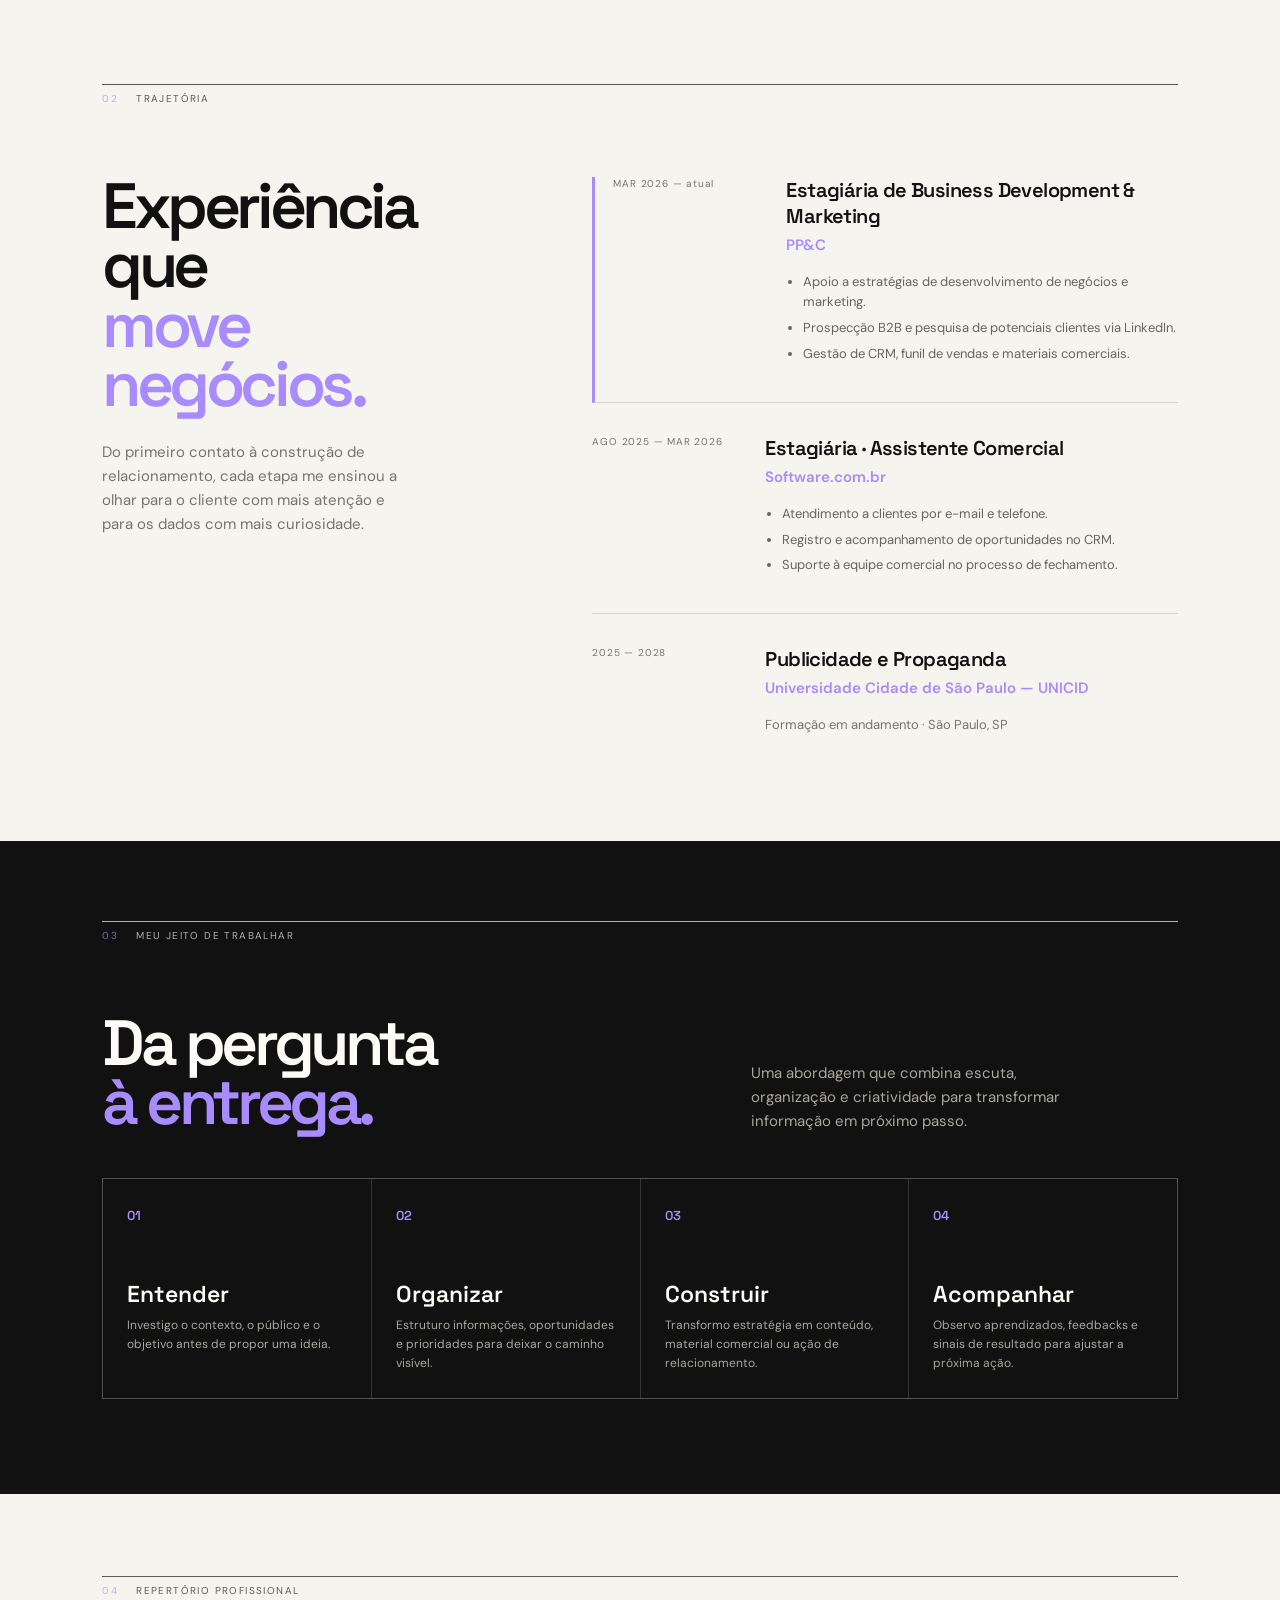
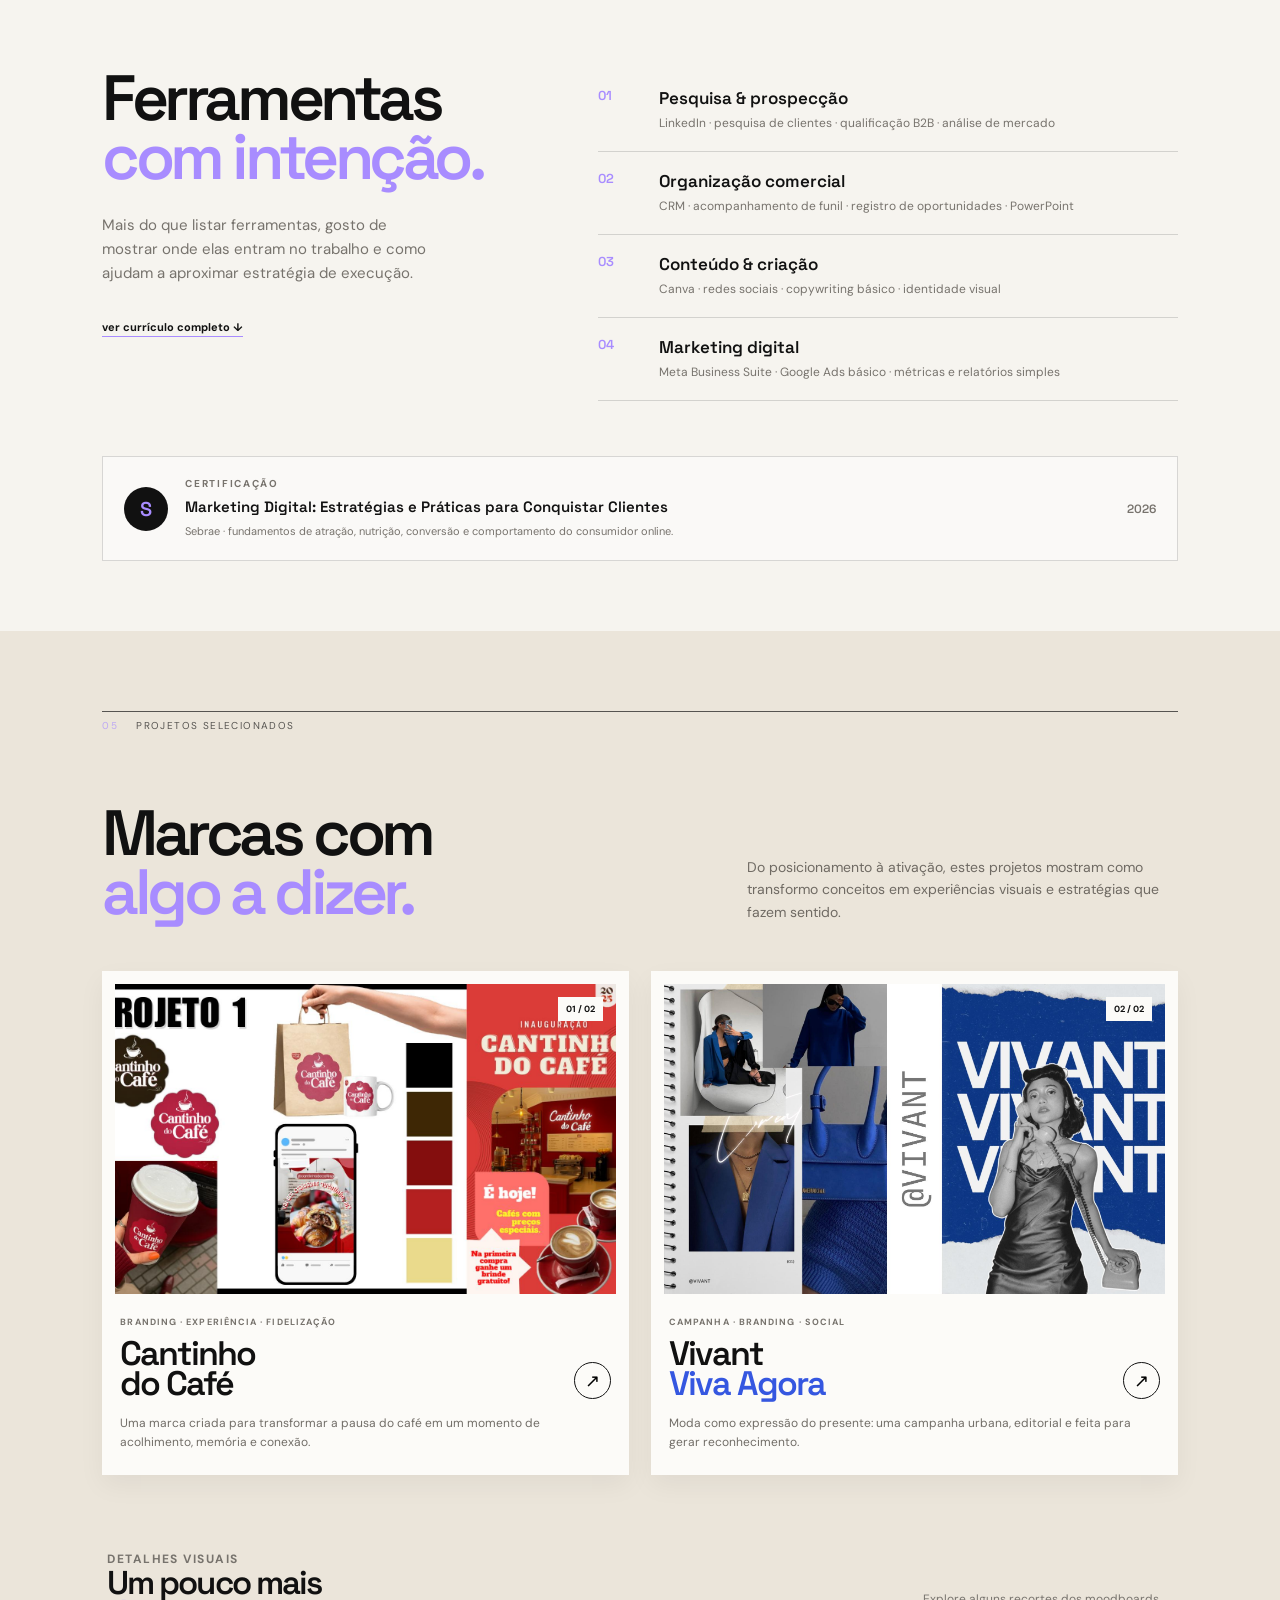
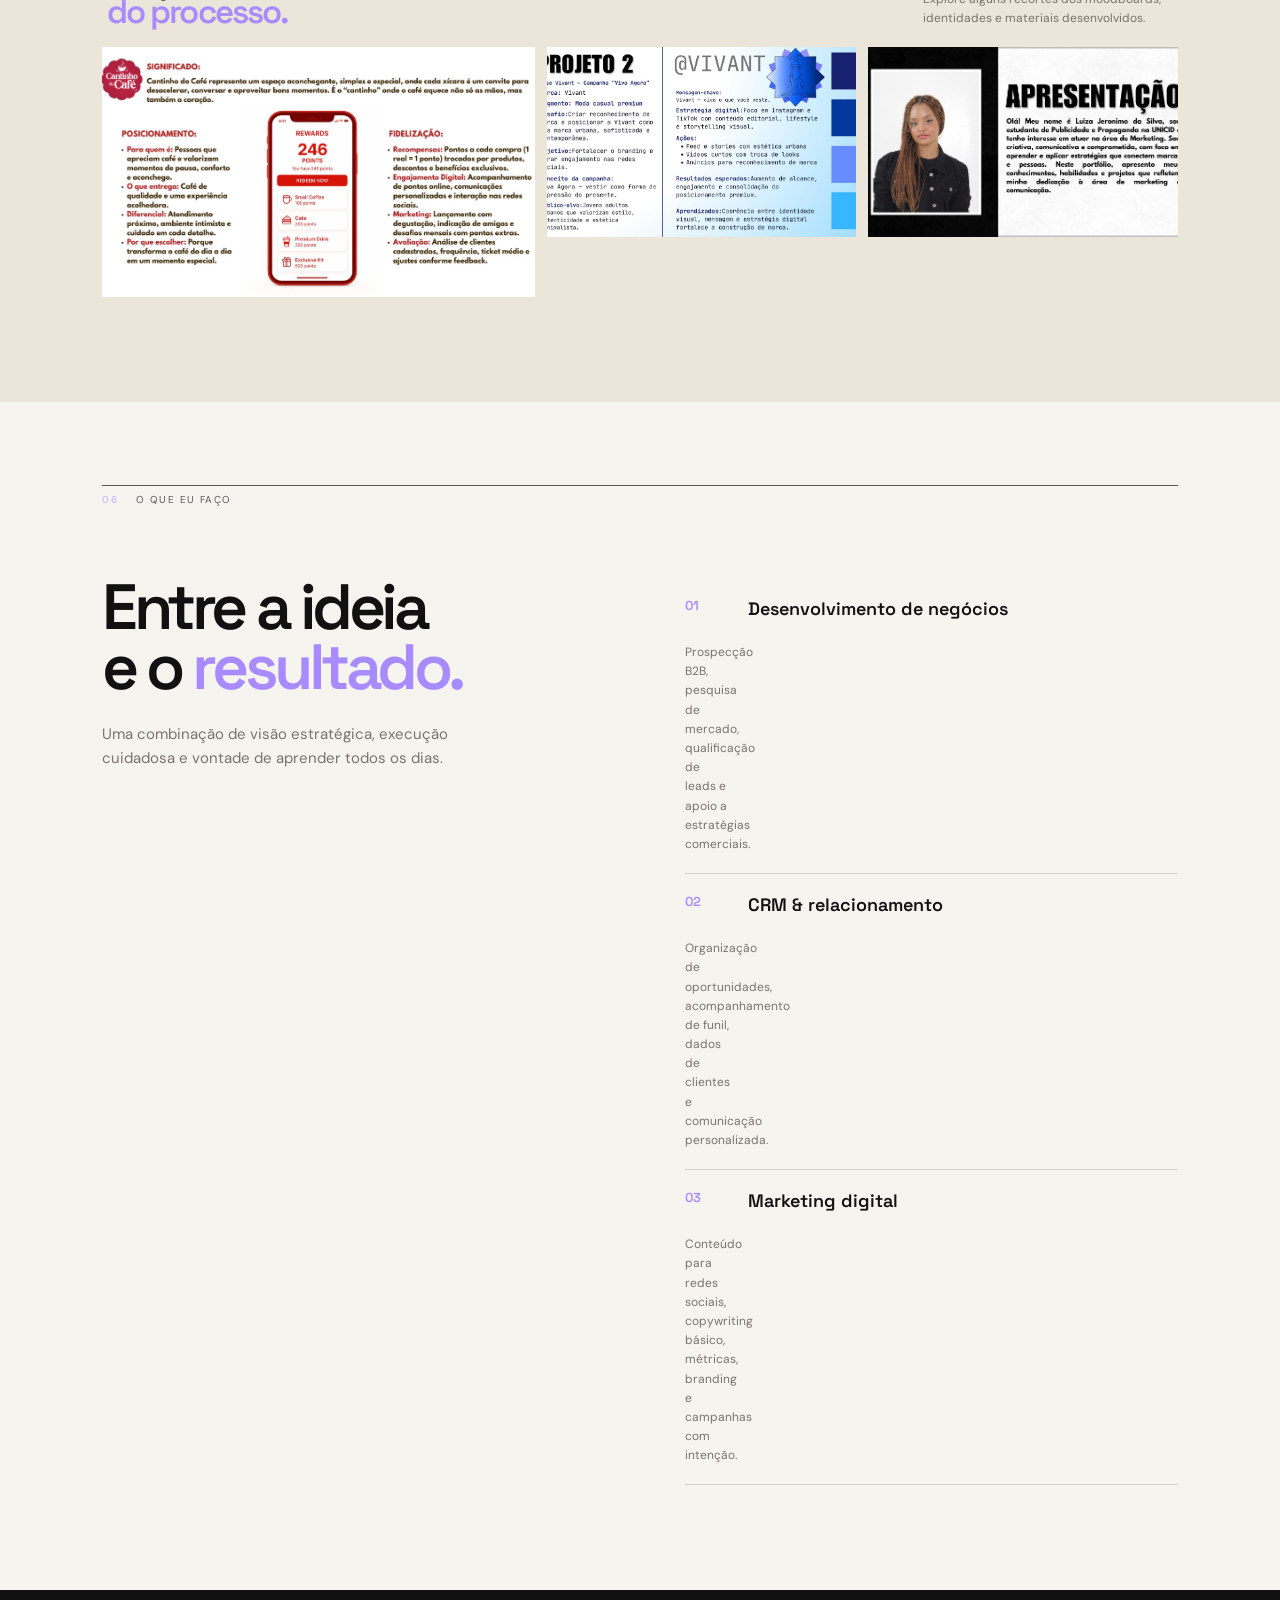
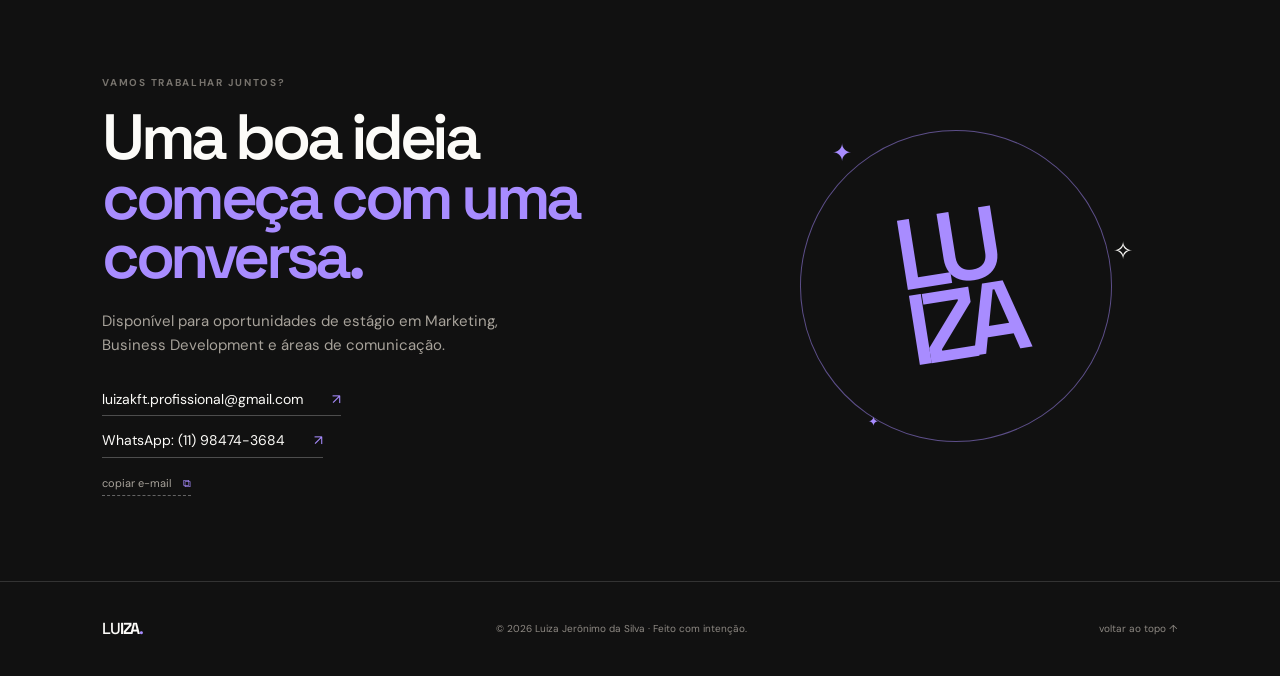
==== commit d3c3a138: "feat: expandir apresentação profissional e galeria" ====
--- a/docs/index.html
+++ b/docs/index.html
@@ -13,7 +13,7 @@
 </head>
 <body>
   <div class="grain"></div>
-  <header class="topbar"><a class="wordmark" href="#inicio"><span>LU</span>IZA<span class="dot">.</span></a><nav><a href="#sobre">Sobre</a><a href="#experiencia">Experiência</a><a href="#projetos">Projetos</a><a href="#contato">Contato</a></nav><a class="top-cta" href="assets/curriculo-luiza-2026.pdf" download>Baixar CV <span>↓</span></a></header>
+  <header class="topbar"><a class="wordmark" href="#inicio"><span>LU</span>IZA<span class="dot">.</span></a><nav><a href="#sobre">Sobre</a><a href="#experiencia">Experiência</a><a href="#metodo">Método</a><a href="#projetos">Projetos</a><a href="#contato">Contato</a></nav><a class="top-cta" href="assets/curriculo-luiza-2026.pdf" download>Baixar CV <span>↓</span></a></header>
 
   <main>
     <section id="inicio" class="hero section-pad"><div class="hero-copy reveal"><p class="eyebrow">PORTFÓLIO 2026 · LUIZA JERÔNIMO DA SILVA</p><h1>Ideias que<br /><em>conectam.</em></h1><p class="hero-lede">Business Development, CRM e Marketing Digital com uma visão criativa, estratégica e humana.</p><div class="hero-actions"><a class="button dark" href="#projetos">Explorar projetos <span>↗</span></a><a class="button line" href="https://wa.me/5511984743684" target="_blank" rel="noreferrer">Vamos conversar <span>↗</span></a></div><div class="hero-meta"><span>São Paulo, SP</span><span>Publicidade & Propaganda · UNICID</span></div></div><div class="hero-visual reveal"><div class="portrait-frame"><img src="assets/luiza-portrait.jpg" alt="Retrato de Luiza Jerônimo" /></div><div class="floating-note note-top"><span>01</span><b>estratégia</b><small>com personalidade</small></div><div class="floating-note note-bottom"><span>✦</span><b>criatividade</b><small>que gera conexão</small></div><div class="hero-stamp">L<br />J</div></div></section>
@@ -21,16 +21,19 @@
     <section id="sobre" class="about section-pad section-dark"><div class="section-label"><span>01</span><span>sobre mim</span></div><div class="about-grid"><div class="about-title reveal"><h2>Eu penso em<br /><em>pessoas.</em></h2><div class="big-quote">“</div></div><div class="about-copy reveal"><p class="large-copy">Sou estudante de Publicidade e Propaganda, apaixonada por marketing e por ideias que fazem marcas serem lembradas.</p><p>Minha experiência transita entre desenvolvimento de negócios, prospecção B2B, CRM, relacionamento com clientes e criação de conteúdo. Gosto de entender o contexto antes de propor uma solução — porque estratégia boa é aquela que conversa com alguém.</p><div class="signature">Luiza Jerônimo <span>— em construção, sempre.</span></div></div></div><div class="skill-cloud reveal"><span>Business Development</span><span>CRM & Funil</span><span>Marketing Digital</span><span>Conteúdo</span><span>Prospecção B2B</span><span>Social Media</span><span>Copywriting</span><span>Branding</span></div></section>
 
     <section id="experiencia" class="experience section-pad"><div class="section-label"><span>02</span><span>trajetória</span></div><div class="experience-grid"><div class="experience-intro reveal"><h2>Experiência que<br /><em>move negócios.</em></h2><p>Do primeiro contato à construção de relacionamento, cada etapa me ensinou a olhar para o cliente com mais atenção e para os dados com mais curiosidade.</p></div><div class="timeline reveal"><article class="timeline-item current"><div class="timeline-date">MAR 2026 — atual</div><div><h3>Estagiária de Business Development & Marketing</h3><p class="company">PP&C</p><ul><li>Apoio a estratégias de desenvolvimento de negócios e marketing.</li><li>Prospecção B2B e pesquisa de potenciais clientes via LinkedIn.</li><li>Gestão de CRM, funil de vendas e materiais comerciais.</li></ul></div></article><article class="timeline-item"><div class="timeline-date">AGO 2025 — MAR 2026</div><div><h3>Estagiária · Assistente Comercial</h3><p class="company">Software.com.br</p><ul><li>Atendimento a clientes por e-mail e telefone.</li><li>Registro e acompanhamento de oportunidades no CRM.</li><li>Suporte à equipe comercial no processo de fechamento.</li></ul></div></article><article class="timeline-item education"><div class="timeline-date">2025 — 2028</div><div><h3>Publicidade e Propaganda</h3><p class="company">Universidade Cidade de São Paulo — UNICID</p><p class="muted">Formação em andamento · São Paulo, SP</p></div></article></div></div></section>
+    <section id="metodo" class="method section-pad section-dark"><div class="section-label"><span>03</span><span>meu jeito de trabalhar</span></div><div class="method-heading"><h2>Da pergunta<br /><em>à entrega.</em></h2><p>Uma abordagem que combina escuta, organização e criatividade para transformar informação em próximo passo.</p></div><div class="method-grid"><article class="method-card reveal"><span>01</span><h3>Entender</h3><p>Investigo o contexto, o público e o objetivo antes de propor uma ideia.</p></article><article class="method-card reveal"><span>02</span><h3>Organizar</h3><p>Estruturo informações, oportunidades e prioridades para deixar o caminho visível.</p></article><article class="method-card reveal"><span>03</span><h3>Construir</h3><p>Transformo estratégia em conteúdo, material comercial ou ação de relacionamento.</p></article><article class="method-card reveal"><span>04</span><h3>Acompanhar</h3><p>Observo aprendizados, feedbacks e sinais de resultado para ajustar a próxima ação.</p></article></div></section>
+    <section class="toolkit section-pad"><div class="section-label"><span>04</span><span>repertório profissional</span></div><div class="toolkit-grid"><div class="toolkit-intro"><h2>Ferramentas<br /><em>com intenção.</em></h2><p>Mais do que listar ferramentas, gosto de mostrar onde elas entram no trabalho e como ajudam a aproximar estratégia de execução.</p><a class="text-action" href="assets/curriculo-luiza-2026.pdf" download>ver currículo completo ↓</a></div><div class="toolkit-list"><div class="tool-row"><span class="tool-index">01</span><div><b>Pesquisa & prospecção</b><p>LinkedIn · pesquisa de clientes · qualificação B2B · análise de mercado</p></div></div><div class="tool-row"><span class="tool-index">02</span><div><b>Organização comercial</b><p>CRM · acompanhamento de funil · registro de oportunidades · PowerPoint</p></div></div><div class="tool-row"><span class="tool-index">03</span><div><b>Conteúdo & criação</b><p>Canva · redes sociais · copywriting básico · identidade visual</p></div></div><div class="tool-row"><span class="tool-index">04</span><div><b>Marketing digital</b><p>Meta Business Suite · Google Ads básico · métricas e relatórios simples</p></div></div></div></div><div class="credential"><div class="credential-mark">S</div><div><p class="eyebrow">CERTIFICAÇÃO</p><b>Marketing Digital: Estratégias e Práticas para Conquistar Clientes</b><p>Sebrae · fundamentos de atração, nutrição, conversão e comportamento do consumidor online.</p></div><span class="credential-year">2026</span></div></section>
 
-    <section id="projetos" class="projects section-pad section-cream"><div class="section-label"><span>03</span><span>projetos selecionados</span></div><div class="projects-heading"><h2>Marcas com<br /><em>algo a dizer.</em></h2><p>Do posicionamento à ativação, estes projetos mostram como transformo conceitos em experiências visuais e estratégias que fazem sentido.</p></div><div class="project-grid"><article class="project-card project-coffee reveal"><div class="project-image"><img src="assets/2026_PORTIFLIO__Luiza_Jernimo__20260127_003523_0000-4.jpg" alt="Projeto de identidade visual Cantinho do Café" /><span class="project-number">01 / 02</span></div><div class="project-info"><div><p class="project-type">BRANDING · EXPERIÊNCIA · FIDELIZAÇÃO</p><h3>Cantinho<br />do Café</h3></div><button class="open-case" data-case="coffee" aria-label="Ver detalhes do projeto Cantinho do Café">↗</button></div><p class="project-summary">Uma marca criada para transformar a pausa do café em um momento de acolhimento, memória e conexão.</p></article><article class="project-card project-vivant reveal"><div class="project-image"><img src="assets/2026_PORTIFLIO__Luiza_Jernimo__20260127_003523_0000-6.jpg" alt="Projeto de campanha Vivant Viva Agora" /><span class="project-number">02 / 02</span></div><div class="project-info"><div><p class="project-type">CAMPANHA · BRANDING · SOCIAL</p><h3>Vivant<br /><span>Viva Agora</span></h3></div><button class="open-case" data-case="vivant" aria-label="Ver detalhes do projeto Vivant">↗</button></div><p class="project-summary">Moda como expressão do presente: uma campanha urbana, editorial e feita para gerar reconhecimento.</p></article></div></section>
+    <section id="projetos" class="projects section-pad section-cream"><div class="section-label"><span>05</span><span>projetos selecionados</span></div><div class="projects-heading"><h2>Marcas com<br /><em>algo a dizer.</em></h2><p>Do posicionamento à ativação, estes projetos mostram como transformo conceitos em experiências visuais e estratégias que fazem sentido.</p></div><div class="project-grid"><article class="project-card project-coffee reveal"><div class="project-image"><img src="assets/2026_PORTIFLIO__Luiza_Jernimo__20260127_003523_0000-4.jpg" alt="Projeto de identidade visual Cantinho do Café" /><span class="project-number">01 / 02</span></div><div class="project-info"><div><p class="project-type">BRANDING · EXPERIÊNCIA · FIDELIZAÇÃO</p><h3>Cantinho<br />do Café</h3></div><button class="open-case" data-case="coffee" aria-label="Ver detalhes do projeto Cantinho do Café">↗</button></div><p class="project-summary">Uma marca criada para transformar a pausa do café em um momento de acolhimento, memória e conexão.</p></article><article class="project-card project-vivant reveal"><div class="project-image"><img src="assets/2026_PORTIFLIO__Luiza_Jernimo__20260127_003523_0000-6.jpg" alt="Projeto de campanha Vivant Viva Agora" /><span class="project-number">02 / 02</span></div><div class="project-info"><div><p class="project-type">CAMPANHA · BRANDING · SOCIAL</p><h3>Vivant<br /><span>Viva Agora</span></h3></div><button class="open-case" data-case="vivant" aria-label="Ver detalhes do projeto Vivant">↗</button></div><p class="project-summary">Moda como expressão do presente: uma campanha urbana, editorial e feita para gerar reconhecimento.</p></article></div><div class="gallery-heading"><div><p class="project-type">DETALHES VISUAIS</p><h3>Um pouco mais<br /><em>do processo.</em></h3></div><p>Explore alguns recortes dos moodboards, identidades e materiais desenvolvidos.</p></div><div class="gallery-grid"><button class="gallery-item large" data-image="assets/2026_PORTIFLIO__Luiza_Jernimo__20260127_003523_0000-5.jpg" data-caption="Cantinho do Café · composição de marca"><img src="assets/2026_PORTIFLIO__Luiza_Jernimo__20260127_003523_0000-5.jpg" alt="Detalhes do projeto Cantinho do Café" /></button><button class="gallery-item" data-image="assets/2026_PORTIFLIO__Luiza_Jernimo__20260127_003523_0000-7.jpg" data-caption="Vivant · campanha Viva Agora"><img src="assets/2026_PORTIFLIO__Luiza_Jernimo__20260127_003523_0000-7.jpg" alt="Detalhes do projeto Vivant" /></button><button class="gallery-item" data-image="assets/2026_PORTIFLIO__Luiza_Jernimo__20260127_003523_0000-2.jpg" data-caption="Luiza · apresentação profissional"><img src="assets/2026_PORTIFLIO__Luiza_Jernimo__20260127_003523_0000-2.jpg" alt="Página de apresentação do portfólio" /></button></div></section>
 
-    <section class="domains section-pad"><div class="section-label"><span>04</span><span>o que eu faço</span></div><div class="domains-grid"><div class="domain-intro"><h2>Entre a ideia<br />e o <em>resultado.</em></h2><p>Uma combinação de visão estratégica, execução cuidadosa e vontade de aprender todos os dias.</p></div><div class="domain-list"><div><span>01</span><b>Desenvolvimento de negócios</b><p>Prospecção B2B, pesquisa de mercado, qualificação de leads e apoio a estratégias comerciais.</p></div><div><span>02</span><b>CRM & relacionamento</b><p>Organização de oportunidades, acompanhamento de funil, dados de clientes e comunicação personalizada.</p></div><div><span>03</span><b>Marketing digital</b><p>Conteúdo para redes sociais, copywriting básico, métricas, branding e campanhas com intenção.</p></div></div></div></section>
+    <section class="domains section-pad"><div class="section-label"><span>06</span><span>o que eu faço</span></div><div class="domains-grid"><div class="domain-intro"><h2>Entre a ideia<br />e o <em>resultado.</em></h2><p>Uma combinação de visão estratégica, execução cuidadosa e vontade de aprender todos os dias.</p></div><div class="domain-list"><div><span>01</span><b>Desenvolvimento de negócios</b><p>Prospecção B2B, pesquisa de mercado, qualificação de leads e apoio a estratégias comerciais.</p></div><div><span>02</span><b>CRM & relacionamento</b><p>Organização de oportunidades, acompanhamento de funil, dados de clientes e comunicação personalizada.</p></div><div><span>03</span><b>Marketing digital</b><p>Conteúdo para redes sociais, copywriting básico, métricas, branding e campanhas com intenção.</p></div></div></div></section>
 
-    <section id="contato" class="contact section-pad section-dark"><div class="contact-inner reveal"><p class="eyebrow">VAMOS TRABALHAR JUNTOS?</p><h2>Uma boa ideia<br /><em>começa com uma conversa.</em></h2><p>Disponível para oportunidades de estágio em Marketing, Business Development e áreas de comunicação.</p><div class="contact-links"><a href="mailto:luizakft.profissional@gmail.com">luizakft.profissional@gmail.com <span>↗</span></a><a href="https://wa.me/5511984743684" target="_blank" rel="noreferrer">WhatsApp: (11) 98474-3684 <span>↗</span></a></div></div><div class="contact-art"><span>✦</span><span>✧</span><span>✦</span><div>LU<br />IZA</div></div></section>
+    <section id="contato" class="contact section-pad section-dark"><div class="contact-inner reveal"><p class="eyebrow">VAMOS TRABALHAR JUNTOS?</p><h2>Uma boa ideia<br /><em>começa com uma conversa.</em></h2><p>Disponível para oportunidades de estágio em Marketing, Business Development e áreas de comunicação.</p><div class="contact-links"><a href="mailto:luizakft.profissional@gmail.com">luizakft.profissional@gmail.com <span>↗</span></a><a href="https://wa.me/5511984743684" target="_blank" rel="noreferrer">WhatsApp: (11) 98474-3684 <span>↗</span></a><button id="copy-email" class="copy-button" type="button">copiar e-mail <span>⧉</span></button></div></div><div class="contact-art"><span>✦</span><span>✧</span><span>✦</span><div>LU<br />IZA</div></div></section>
   </main>
   <footer><div class="wordmark"><span>LU</span>IZA<span class="dot">.</span></div><p>© 2026 Luiza Jerônimo da Silva · Feito com intenção.</p><a href="#inicio">voltar ao topo ↑</a></footer>
 
   <div class="modal" id="case-modal" aria-hidden="true"><div class="modal-backdrop"></div><div class="modal-card"><button class="modal-close" aria-label="Fechar">×</button><p class="eyebrow" id="modal-kicker"></p><h2 id="modal-title"></h2><div id="modal-body"></div></div></div>
+  <div class="gallery-modal" id="gallery-modal" aria-hidden="true"><button class="gallery-close" aria-label="Fechar imagem">×</button><figure><img id="gallery-image" src="" alt="" /><figcaption id="gallery-caption"></figcaption></figure></div>
   <script src="app.js"></script>
 </body>
 </html>
--- a/docs/styles.css
+++ b/docs/styles.css
@@ -1 +1,4 @@
 :root{--ink:#111111;--paper:#f6f4ef;--cream:#ebe5da;--muted:#77736d;--lilac:#a88cff;--blue:#3557e0;--line:rgba(17,17,17,.15);--white:#fcfbf8}*{box-sizing:border-box}html{scroll-behavior:smooth}body{margin:0;background:var(--paper);color:var(--ink);font:15px/1.6 'DM Sans',sans-serif}body:before{content:'';position:fixed;inset:0;pointer-events:none;z-index:20;opacity:.025;background-image:url("data:image/svg+xml,%3Csvg viewBox='0 0 180 180' xmlns='http://www.w3.org/2000/svg'%3E%3Cfilter id='n'%3E%3CfeTurbulence type='fractalNoise' baseFrequency='.8' numOctaves='4' stitchTiles='stitch'/%3E%3C/filter%3E%3Crect width='100%25' height='100%25' filter='url(%23n)' opacity='.6'/%3E%3C/svg%3E")}a{color:inherit}.grain{position:fixed;inset:0;pointer-events:none;z-index:19;opacity:.35;background:radial-gradient(circle at 70% 20%,rgba(168,140,255,.11),transparent 24%),radial-gradient(circle at 20% 70%,rgba(53,87,224,.07),transparent 23%)}.topbar{height:83px;padding:0 clamp(20px,5vw,78px);display:flex;align-items:center;justify-content:space-between;border-bottom:1px solid var(--line);background:rgba(246,244,239,.88);backdrop-filter:blur(12px);position:sticky;top:0;z-index:10}.wordmark{font:700 20px 'Space Grotesk';letter-spacing:-.08em;text-decoration:none}.wordmark span:first-child{font-weight:500}.wordmark .dot{color:var(--lilac);letter-spacing:0}.topbar nav{display:flex;gap:30px}.topbar nav a{color:#6e6a64;font-size:12px;text-decoration:none}.topbar nav a:hover{color:var(--ink)}.top-cta{padding:9px 13px;border:1px solid var(--ink);border-radius:999px;font-size:11px;text-decoration:none}.top-cta:hover{background:var(--ink);color:var(--white)}.section-pad{padding-left:clamp(20px,8vw,132px);padding-right:clamp(20px,8vw,132px)}.hero{min-height:calc(100vh - 83px);display:grid;grid-template-columns:1.05fr .95fr;align-items:center;gap:55px;padding-top:70px;padding-bottom:80px;overflow:hidden}.eyebrow{margin:0 0 17px;font-size:10px;font-weight:700;letter-spacing:.17em;color:var(--muted)}.hero h1{margin:0;font:600 clamp(63px,9vw,132px)/.86 'Space Grotesk';letter-spacing:-.09em}.hero h1 em,.about h2 em,.experience h2 em,.projects h2 em,.domains h2 em,.contact h2 em{font-style:normal;color:var(--lilac)}.hero-lede{max-width:470px;margin:31px 0 25px;font-size:18px;line-height:1.45;color:#57534e}.hero-actions{display:flex;gap:10px;flex-wrap:wrap}.button{display:inline-flex;align-items:center;justify-content:space-between;gap:20px;padding:13px 16px;border:1px solid var(--ink);border-radius:4px;font-size:11px;font-weight:700;text-decoration:none;transition:.2s ease}.button.dark{background:var(--ink);color:var(--white)}.button.dark:hover{background:var(--lilac);border-color:var(--lilac);color:var(--ink);transform:translateY(-2px)}.button.line{border-color:var(--line)}.button.line:hover{border-color:var(--ink);transform:translateY(-2px)}.hero-meta{display:flex;gap:24px;margin-top:45px;color:#8b867f;font-size:10px;text-transform:uppercase;letter-spacing:.1em}.hero-visual{height:570px;position:relative;display:grid;place-items:center}.portrait-frame{width:min(100%,465px);height:530px;overflow:hidden;background:#d1d0ce;transform:rotate(3deg);box-shadow:19px 24px 0 var(--lilac)}.portrait-frame img{width:100%;height:100%;object-fit:cover;object-position:center}.floating-note{position:absolute;display:flex;flex-direction:column;gap:0;padding:13px 17px;background:var(--white);box-shadow:0 10px 30px rgba(0,0,0,.1);font-size:12px}.floating-note span{color:var(--lilac);font:600 22px 'Space Grotesk'}.floating-note b{font-size:12px}.floating-note small{color:var(--muted);font-size:10px}.note-top{top:10%;right:-1%;transform:rotate(5deg)}.note-bottom{bottom:8%;left:0;transform:rotate(-5deg)}.hero-stamp{position:absolute;right:7%;bottom:8%;display:grid;place-items:center;width:71px;height:71px;border:1px solid var(--ink);border-radius:50%;font:600 17px/.9 'Space Grotesk';text-align:center;transform:rotate(-13deg)}.section-dark{background:var(--ink);color:var(--white)}.section-label{display:flex;gap:18px;padding-top:6px;margin-bottom:70px;border-top:1px solid currentColor;font-size:10px;letter-spacing:.14em;text-transform:uppercase;opacity:.68}.section-label span:first-child{color:var(--lilac)}.about{padding-top:78px;padding-bottom:90px}.about-grid{display:grid;grid-template-columns:1fr 1fr;gap:70px}.about h2,.experience h2,.projects h2,.domains h2,.contact h2{margin:0;font:600 clamp(43px,5vw,72px)/.93 'Space Grotesk';letter-spacing:-.07em}.big-quote{margin-top:42px;color:var(--lilac);font:100px/.5 Georgia}.about-copy{padding-top:8px;max-width:500px;color:#aaa6a0}.large-copy{color:var(--white);font:500 25px/1.25 'Space Grotesk'}.signature{margin-top:33px;color:var(--white);font:600 14px 'Space Grotesk'}.signature span{color:var(--lilac);font:400 12px 'DM Sans'}.skill-cloud{display:flex;flex-wrap:wrap;gap:8px;margin-top:70px}.skill-cloud span{padding:9px 12px;border:1px solid rgba(255,255,255,.22);border-radius:999px;color:#d4d0cb;font-size:11px}.skill-cloud span:nth-child(2),.skill-cloud span:nth-child(5){border-color:var(--lilac);color:var(--lilac)}.experience{padding-top:85px;padding-bottom:105px}.experience-grid{display:grid;grid-template-columns:.8fr 1.2fr;gap:100px}.experience-intro p{max-width:310px;margin-top:25px;color:var(--muted)}.timeline-item{display:grid;grid-template-columns:145px 1fr;gap:28px;padding:0 0 32px;margin-bottom:32px;border-bottom:1px solid var(--line)}.timeline-item.current{border-left:3px solid var(--lilac);padding-left:18px}.timeline-date{color:var(--muted);font-size:10px;letter-spacing:.08em;line-height:1.3}.timeline-item h3{margin:0;font:600 20px 'Space Grotesk';letter-spacing:-.03em}.company{margin:4px 0 15px;color:var(--lilac);font-weight:600}.timeline-item ul{padding-left:17px;margin:0;color:#68645e;font-size:13px}.timeline-item li{margin:5px 0}.timeline-item.education{border:0;margin:0;padding-bottom:0}.muted{margin:0;color:var(--muted);font-size:13px}.section-cream{background:var(--cream)}.projects{padding-top:80px;padding-bottom:105px}.projects-heading{display:grid;grid-template-columns:1fr .75fr;gap:70px;align-items:end;margin-bottom:48px}.projects-heading p{margin:0;color:#6f6a63;font-size:14px}.project-grid{display:grid;grid-template-columns:1fr 1fr;gap:22px}.project-card{padding:13px;background:var(--white);box-shadow:0 10px 25px rgba(0,0,0,.05)}.project-image{height:310px;position:relative;overflow:hidden}.project-image img{width:100%;height:100%;object-fit:cover;transition:.45s ease}.project-card:hover .project-image img{transform:scale(1.045)}.project-number{position:absolute;top:13px;right:13px;padding:5px 8px;background:var(--white);font-size:9px;font-weight:700}.project-info{display:flex;justify-content:space-between;align-items:end;padding:21px 5px 10px}.project-type{margin:0 0 10px;color:var(--muted);font-size:9px;font-weight:700;letter-spacing:.12em}.project-info h3{margin:0;font:600 34px/.88 'Space Grotesk';letter-spacing:-.06em}.project-vivant .project-info h3 span{color:var(--blue)}.open-case{display:grid;place-items:center;width:37px;height:37px;border:1px solid var(--ink);border-radius:50%;background:transparent;font-size:18px;cursor:pointer;transition:.2s}.open-case:hover{background:var(--ink);color:var(--white);transform:rotate(45deg)}.project-summary{margin:5px 5px 9px;color:#716d67;font-size:12px}.domains{padding-top:83px;padding-bottom:105px}.domains-grid{display:grid;grid-template-columns:1fr 1fr;gap:90px}.domain-intro p{max-width:360px;margin-top:25px;color:var(--muted)}.domain-list>div{display:grid;grid-template-columns:45px 1fr;gap:18px;padding:19px 0;border-bottom:1px solid var(--line)}.domain-list>div>span{color:var(--lilac);font:600 13px 'Space Grotesk'}.domain-list b{font:600 18px 'Space Grotesk'}.domain-list p{margin:5px 0 0;color:var(--muted);font-size:12px}.contact{display:grid;grid-template-columns:1fr .7fr;min-height:540px;align-items:center;position:relative;overflow:hidden;padding-top:85px;padding-bottom:85px}.contact h2{color:var(--white)}.contact>div:first-child>p:not(.eyebrow){max-width:430px;margin:22px 0;color:#a8a39b}.contact-links{display:flex;flex-direction:column;align-items:start;gap:13px;margin-top:31px}.contact-links a{padding-bottom:5px;border-bottom:1px solid rgba(255,255,255,.25);color:var(--white);font-size:14px;text-decoration:none}.contact-links a span{color:var(--lilac);margin-left:25px}.contact-art{position:relative;height:360px;display:grid;place-items:center;color:var(--lilac)}.contact-art>div{font:600 100px/.76 'Space Grotesk';letter-spacing:-.12em;transform:rotate(-9deg)}.contact-art>span{position:absolute;font-size:24px}.contact-art>span:nth-child(1){top:8%;left:22%}.contact-art>span:nth-child(2){right:10%;top:35%;color:var(--white)}.contact-art>span:nth-child(3){bottom:9%;left:30%;font-size:13px}.contact-art:after{content:'';position:absolute;width:310px;height:310px;border:1px solid rgba(168,140,255,.5);border-radius:50%;transform:rotate(35deg)}footer{display:flex;align-items:center;justify-content:space-between;padding:29px clamp(20px,8vw,132px);background:var(--ink);color:#8e8983;border-top:1px solid rgba(255,255,255,.14);font-size:10px}footer .wordmark{color:var(--white);font-size:16px}footer a{text-decoration:none}.modal{display:none;position:fixed;inset:0;z-index:30;align-items:center;justify-content:center;padding:20px}.modal.open{display:flex}.modal-backdrop{position:absolute;inset:0;background:rgba(17,17,17,.76);backdrop-filter:blur(6px)}.modal-card{position:relative;z-index:1;max-width:590px;width:100%;padding:35px;background:var(--paper);box-shadow:0 25px 90px rgba(0,0,0,.3)}.modal-card h2{margin:0 0 18px;font:600 44px/.9 'Space Grotesk';letter-spacing:-.06em}.modal-card p{color:#68645e;font-size:14px}.modal-card ul{padding-left:19px;color:#68645e;font-size:13px}.modal-close{position:absolute;top:11px;right:14px;border:0;background:none;font-size:29px;cursor:pointer}.reveal{opacity:0;transform:translateY(18px);transition:.7s ease}.reveal.visible{opacity:1;transform:none}@media(max-width:850px){.topbar nav{display:none}.hero{grid-template-columns:1fr;padding-top:55px}.hero-visual{height:480px}.about-grid,.experience-grid,.domains-grid,.contact{grid-template-columns:1fr;gap:45px}.projects-heading{grid-template-columns:1fr;gap:20px}.contact-art{display:none}.about,.projects,.domains,.experience{padding-top:65px;padding-bottom:75px}.section-label{margin-bottom:48px}.project-image{height:250px}}@media(max-width:560px){.topbar{height:68px}.top-cta{font-size:10px}.hero h1{font-size:67px}.hero-lede{font-size:16px}.hero-meta{flex-direction:column;gap:5px;margin-top:32px}.hero-visual{height:390px}.portrait-frame{height:365px;box-shadow:11px 15px 0 var(--lilac)}.note-top{right:-5%;top:5%}.note-bottom{left:-3%;bottom:4%}.hero-stamp{right:3%;bottom:4%}.large-copy{font-size:21px}.timeline-item{grid-template-columns:1fr;gap:9px}.project-grid{grid-template-columns:1fr}.project-info h3{font-size:31px}.project-image{height:220px}.contact h2{font-size:46px}footer{flex-direction:column;align-items:start;gap:14px}}
+.method{padding-top:80px;padding-bottom:95px}.method-heading{display:grid;grid-template-columns:1fr .75fr;gap:80px;align-items:end;margin-bottom:45px}.method-heading h2,.toolkit h2{margin:0;font:600 clamp(43px,5vw,72px)/.93 'Space Grotesk';letter-spacing:-.07em}.method-heading h2 em,.toolkit h2 em,.gallery-heading h3 em{font-style:normal;color:var(--lilac)}.method-heading p{margin:0;color:#aaa6a0;max-width:330px}.method-grid{display:grid;grid-template-columns:repeat(4,1fr);gap:1px;border:1px solid rgba(255,255,255,.15);background:rgba(255,255,255,.15)}.method-card{min-height:210px;padding:24px;background:var(--ink);transition:.25s}.method-card:hover{background:#211d2d;transform:translateY(-4px)}.method-card>span{color:var(--lilac);font:600 13px 'Space Grotesk'}.method-card h3{margin:52px 0 7px;font:600 23px 'Space Grotesk'}.method-card p{margin:0;color:#aaa6a0;font-size:12px}.toolkit{padding-top:82px;padding-bottom:70px}.toolkit-grid{display:grid;grid-template-columns:.8fr 1.2fr;gap:110px}.toolkit-intro p{max-width:340px;margin:25px 0;color:var(--muted)}.text-action{display:inline-block;margin-top:9px;color:var(--ink);font-size:11px;font-weight:700;text-decoration:none;border-bottom:1px solid var(--lilac)}.tool-row{display:grid;grid-template-columns:46px 1fr;gap:15px;padding:18px 0;border-bottom:1px solid var(--line)}.tool-index{color:var(--lilac);font:600 13px 'Space Grotesk'}.tool-row b{font:600 17px 'Space Grotesk'}.tool-row p{margin:3px 0 0;color:var(--muted);font-size:12px}.credential{display:flex;align-items:center;gap:17px;margin-top:55px;padding:19px 21px;border:1px solid var(--line);background:rgba(255,255,255,.45)}.credential-mark{display:grid;place-items:center;flex:none;width:44px;height:44px;border-radius:50%;background:var(--ink);color:var(--lilac);font:600 20px 'Space Grotesk'}.credential .eyebrow{margin:0 0 3px}.credential b{font:600 15px 'Space Grotesk'}.credential p:last-child{margin:4px 0 0;color:var(--muted);font-size:11px}.credential-year{margin-left:auto;color:var(--muted);font:600 12px 'Space Grotesk'}.gallery-heading{display:flex;justify-content:space-between;align-items:end;margin:75px 5px 19px}.gallery-heading h3{margin:0;font:600 33px/.9 'Space Grotesk';letter-spacing:-.06em}.gallery-heading p{max-width:250px;margin:0;color:var(--muted);font-size:12px}.gallery-grid{display:grid;grid-template-columns:1.4fr 1fr 1fr;gap:12px}.gallery-item{height:190px;padding:0;border:0;overflow:hidden;background:var(--ink);cursor:zoom-in}.gallery-item.large{height:250px}.gallery-item img{width:100%;height:100%;object-fit:cover;transition:.4s ease}.gallery-item:hover img{transform:scale(1.06);opacity:.82}.gallery-modal{position:fixed;inset:0;z-index:31;display:none;align-items:center;justify-content:center;padding:24px;background:rgba(17,17,17,.88);backdrop-filter:blur(8px)}.gallery-modal.open{display:flex}.gallery-modal figure{max-width:min(1000px,94vw);margin:0}.gallery-modal img{display:block;max-width:100%;max-height:78vh;object-fit:contain}.gallery-modal figcaption{margin-top:12px;color:var(--white);font-size:12px}.gallery-close{position:fixed;top:20px;right:24px;border:0;background:none;color:var(--white);font-size:36px;cursor:pointer}
+@media(max-width:850px){.method-heading,.toolkit-grid{grid-template-columns:1fr;gap:24px}.method-grid{grid-template-columns:1fr 1fr}.gallery-grid{grid-template-columns:1fr 1fr}.gallery-item.large{grid-column:span 2}}@media(max-width:560px){.method-grid{grid-template-columns:1fr}.method-card{min-height:160px}.method-card h3{margin-top:30px}.credential{align-items:start;flex-wrap:wrap}.credential-year{margin-left:61px}.gallery-heading{display:block}.gallery-heading p{margin-top:13px}.gallery-grid{grid-template-columns:1fr}.gallery-item.large{grid-column:auto;height:220px}}
+.copy-button{padding:5px 0;border:0;border-bottom:1px dashed rgba(255,255,255,.35);background:transparent;color:#a8a39b;font:11px 'DM Sans';cursor:pointer}.copy-button:hover{color:var(--lilac);border-color:var(--lilac)}.copy-button span{margin-left:9px;color:var(--lilac)}
